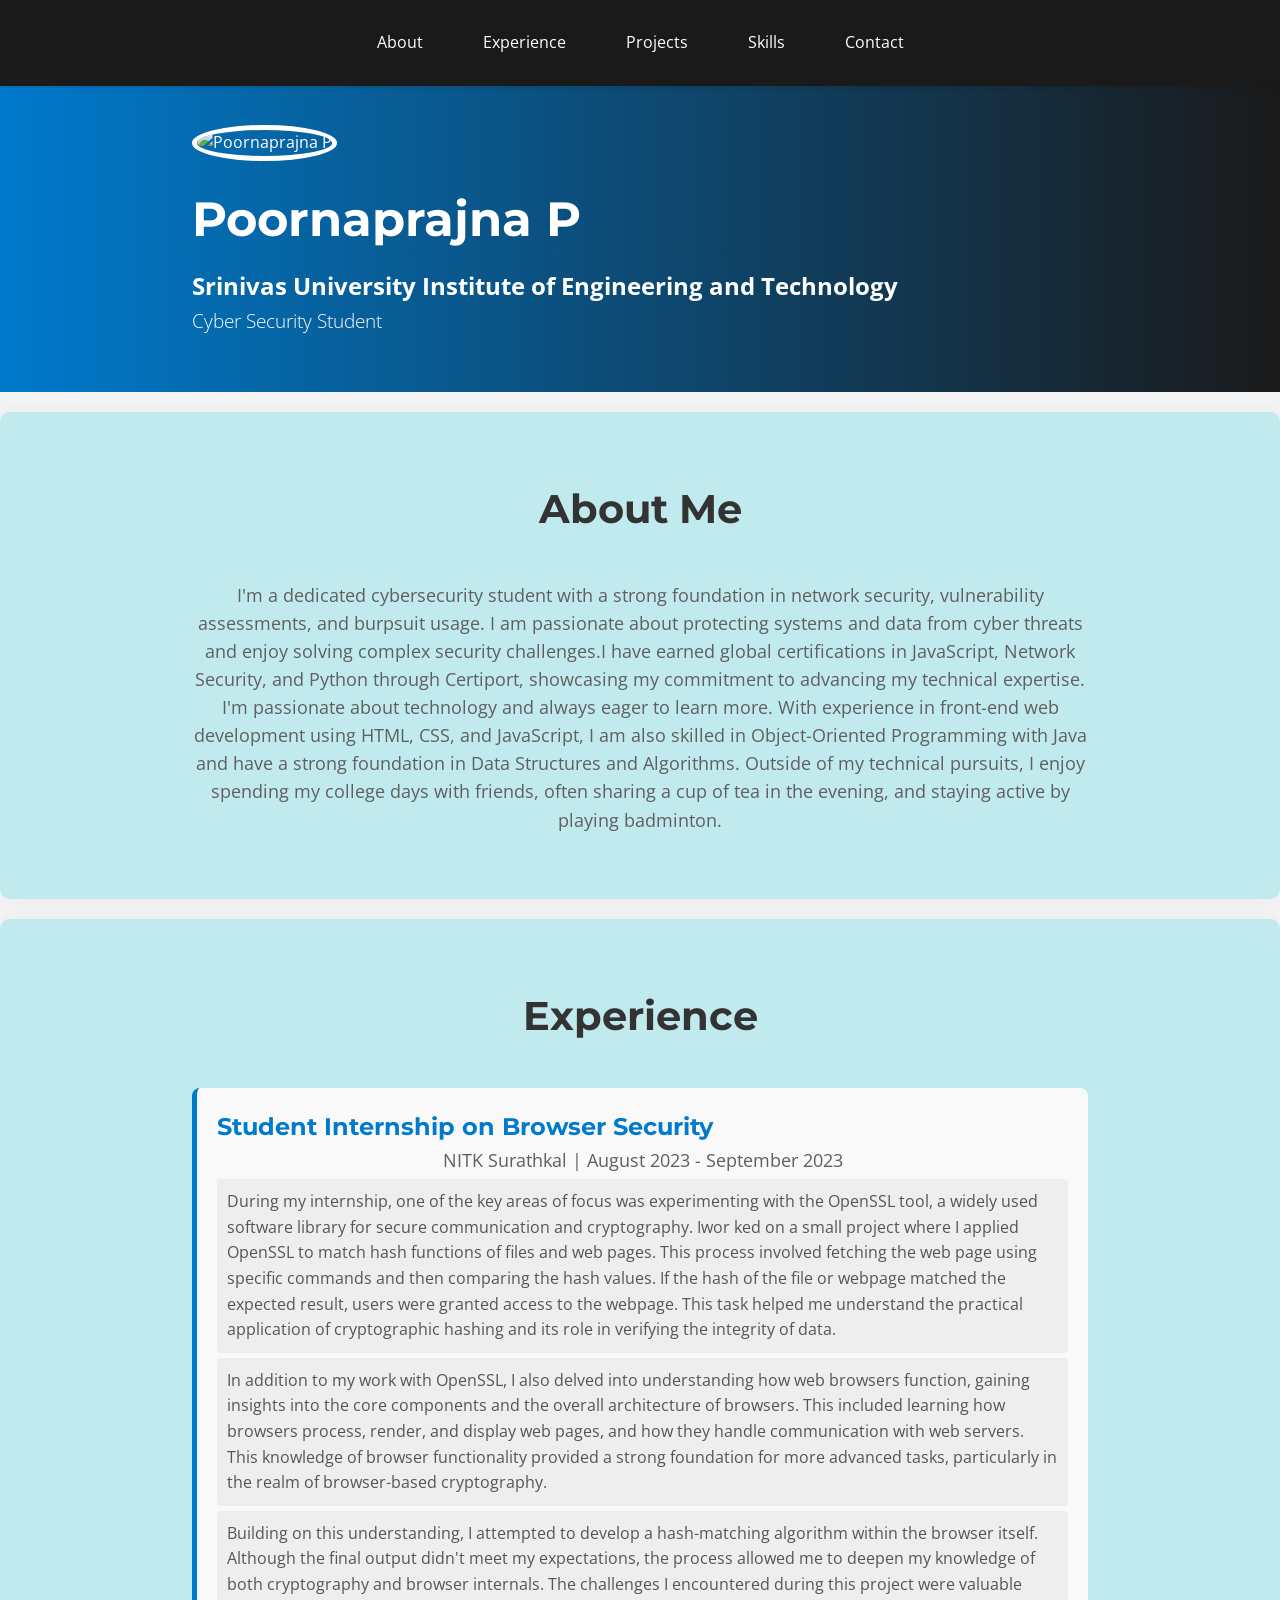
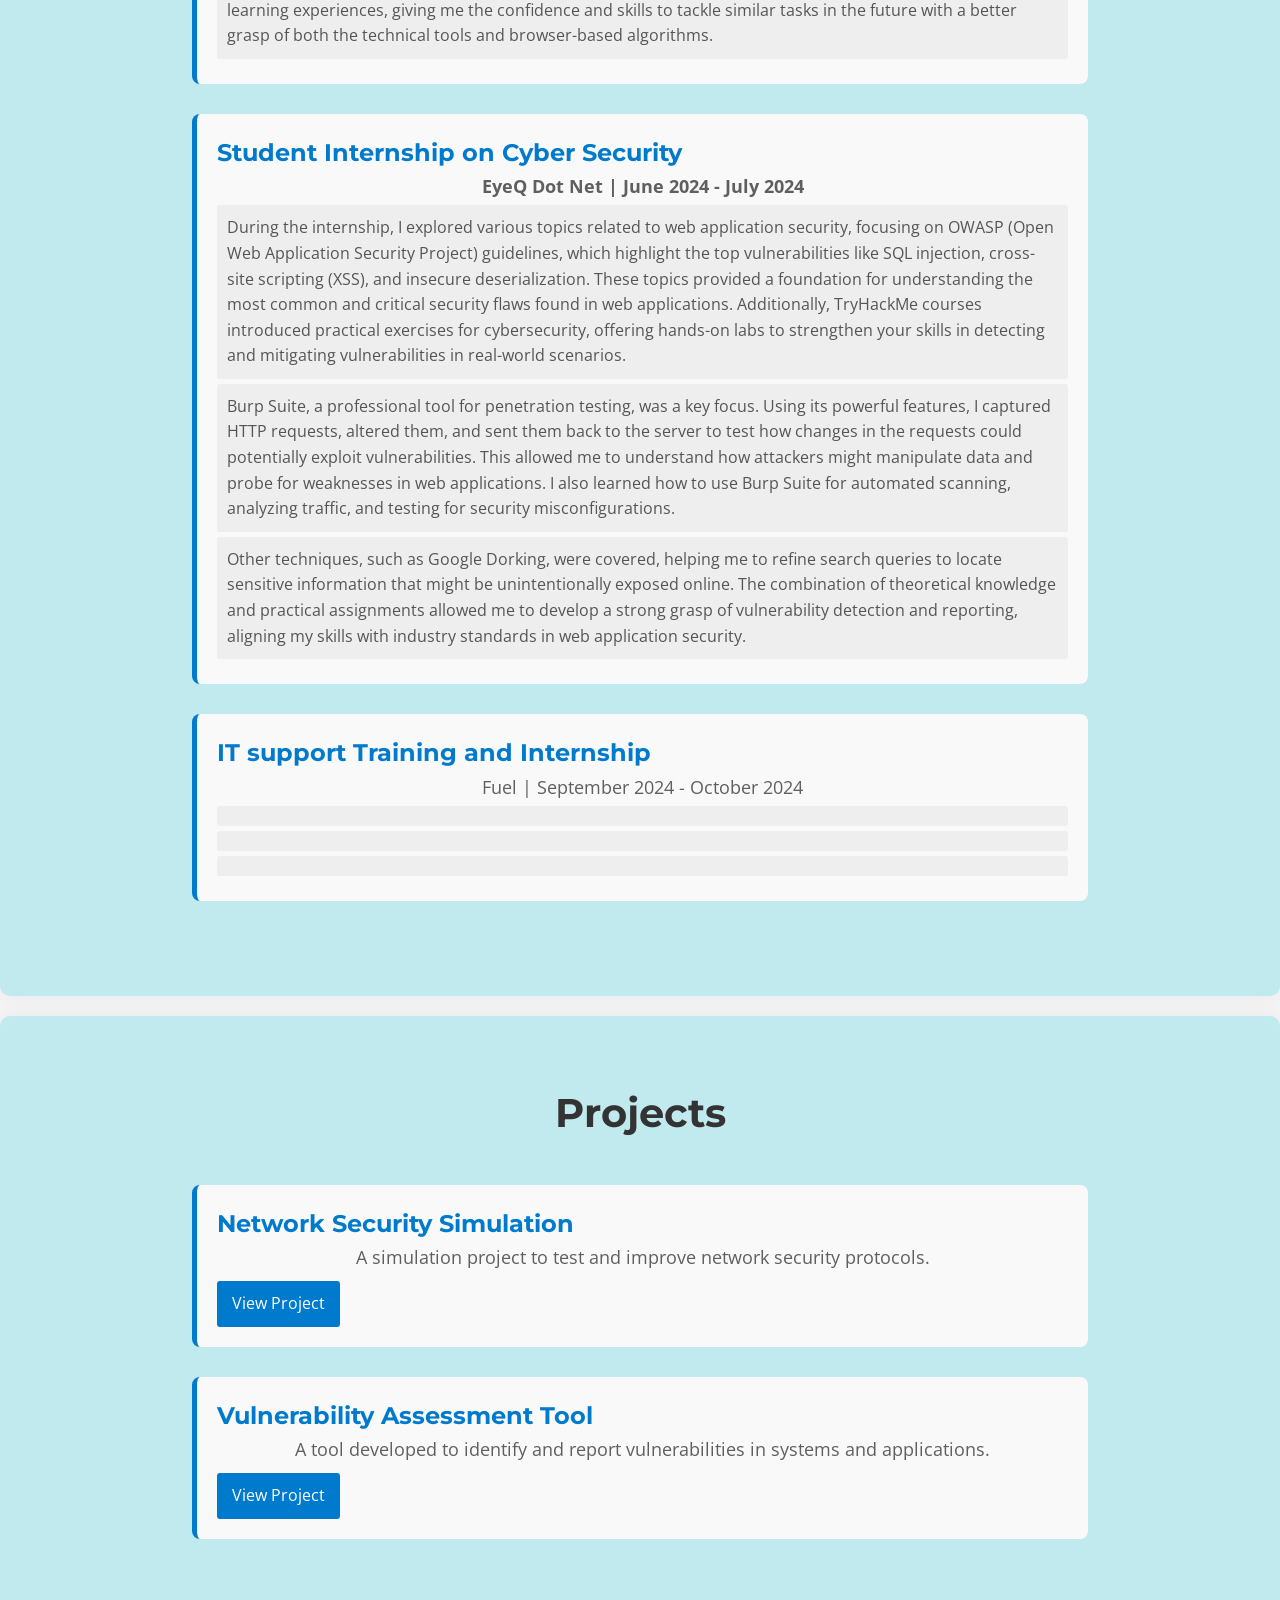
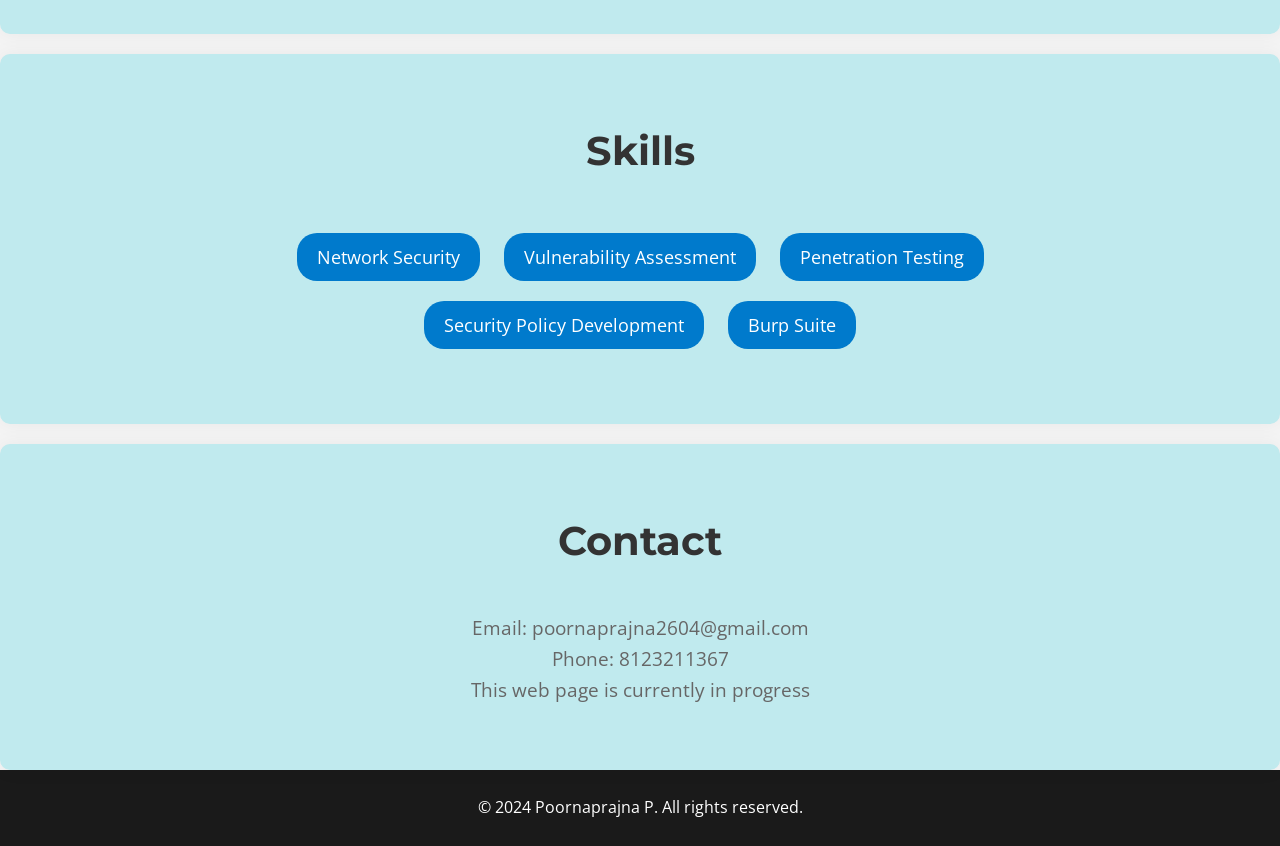
==== index.html @ be61e0cc "Update index.html" ====
<!DOCTYPE html>
<html lang="en">
<head>
    <meta charset="UTF-8">
    <meta name="viewport" content="width=device-width, initial-scale=1.0">
    <title>My Portfolio Resume</title>
    <link rel="stylesheet" href="styles.css">
    <link href="https://fonts.googleapis.com/css2?family=Montserrat:wght@400;600&family=Open+Sans:wght@400;700&display=swap" rel="stylesheet">
</head>
<body>
    <nav>
        <div class="container">
            <a href="#about">About</a>
            <a href="#experience">Experience</a>
            <a href="#projects">Projects</a>
            <a href="#skills">Skills</a>
            <a href="#contact">Contact</a>
        </div>
    </nav>
    <header>
        <div class="container">
            <img src="your-photo.png" alt="Poornaprajna P" class="profile-photo">
            <div class="header-text">
                <h1>Poornaprajna P</h1>
                <h2>Srinivas University Institute of Engineering and Technology</h2>
                <p>Cyber Security Student</p>
            </div>
        </div>
    </header>
    <section id="about" class="about">
        <div class="container">
            <h2>About Me</h2>
            <p>I'm a dedicated cybersecurity student with a strong foundation in network security, vulnerability assessments, and burpsuit usage. I am passionate about protecting systems and data from cyber threats and enjoy solving complex security challenges.I have earned global certifications in JavaScript, Network Security, and Python through Certiport, showcasing my commitment to advancing my technical expertise. I'm passionate about technology and always eager to learn more. With experience in front-end web development using HTML, CSS, and JavaScript, I am also skilled in Object-Oriented Programming with Java and have a strong foundation in Data Structures and Algorithms. Outside of my technical pursuits, I enjoy spending my college days with friends, often sharing a cup of tea in the evening, and staying active by playing badminton.</p>
        </div>
    </section>
    <section id="experience" class="experience">
        <div class="container">
            <h2>Experience</h2>
            <div class="job">
                <h3>Student Internship on Browser Security</h3>
                <p>NITK Surathkal | August 2023 - September 2023</p>
                <ul>
                    <li>During my internship, one of the key areas of focus was experimenting with the OpenSSL tool, a widely used software library for secure communication and cryptography. Iwor ked on a small project where I applied OpenSSL to match hash functions of files and web pages. This process involved fetching the web page using specific commands and then comparing the hash values. If the hash of the file or webpage matched the expected result, users were granted access to the webpage. This task helped me understand the practical application of cryptographic hashing and its role in verifying the integrity of data.</li>
                    <li>In addition to my  work with OpenSSL, I also delved into understanding how web browsers function, gaining insights into the core components and the overall architecture of browsers. This included learning how browsers process, render, and display web pages, and how they handle communication with web servers. This knowledge of browser functionality provided a strong foundation for more advanced tasks, particularly in the realm of browser-based cryptography.</li>
                    <li>Building on this understanding, I attempted to develop a hash-matching algorithm within the browser itself. Although the final output didn't meet my expectations, the process allowed me to deepen my knowledge of both cryptography and browser internals. The challenges I encountered during this project were valuable learning experiences, giving me the confidence and skills to tackle similar tasks in the future with a better grasp of both the technical tools and browser-based algorithms.</li>
                </ul>
            </div>
            <div class="job">
                <h3>Student Internship on Cyber Security</h3>
                <p><b>EyeQ Dot Net | June 2024 - July 2024</b></p>
                <ul>
                    <li>During the internship, I explored various topics related to web application security, focusing on OWASP (Open Web Application Security Project) guidelines, which highlight the top vulnerabilities like SQL injection, cross-site scripting (XSS), and insecure deserialization. These topics provided a foundation for understanding the most common and critical security flaws found in web applications. Additionally, TryHackMe courses introduced practical exercises for cybersecurity, offering hands-on labs to strengthen your skills in detecting and mitigating vulnerabilities in real-world scenarios.</li>
                    <li>Burp Suite, a professional tool for penetration testing, was a key focus. Using its powerful features, I captured HTTP requests, altered them, and sent them back to the server to test how changes in the requests could potentially exploit vulnerabilities. This allowed me to understand how attackers might manipulate data and probe for weaknesses in web applications. I also learned how to use Burp Suite for automated scanning, analyzing traffic, and testing for security misconfigurations.</li>
                    <li>Other techniques, such as Google Dorking, were covered, helping me to refine search queries to locate sensitive information that might be unintentionally exposed online. The combination of theoretical knowledge and practical assignments allowed me to develop a strong grasp of vulnerability detection and reporting, aligning my skills with industry standards in web application security.</li>
                </ul>
            </div>
            <div class="job">
                <h3>IT support Training and Internship</h3>
                <p>Fuel | September 2024 - October 2024</p>
                <ul>
                    <li></li>
                    <li></li>
                    <li></li>
                </ul>
            </div>
        </div>
    </section>
    <section id="projects" class="projects">
        <div class="container">
            <h2>Projects</h2>
            <div class="project">
                <h3>Network Security Simulation</h3>
                <p>A simulation project to test and improve network security protocols.</p>
                <a href="#">View Project</a>
            </div>
            <div class="project">
                <h3>Vulnerability Assessment Tool</h3>
                <p>A tool developed to identify and report vulnerabilities in systems and applications.</p>
                <a href="#">View Project</a>
            </div>
        </div>
    </section>
    <section id="skills" class="skills">
        <div class="container">
            <h2>Skills</h2>
            <ul>
                <li>Network Security</li>
                <li>Vulnerability Assessment</li>
                <li>Penetration Testing</li>
                <li>Security Policy Development</li>
                <li>Burp Suite</li>
            </ul>
        </div>
    </section>
    <section id="contact" class="contact">
        <div class="container">
            <h2>Contact</h2>
            <p>Email: poornaprajna2604@gmail.com</p>
            <p>Phone: 8123211367</p>
            <p>This web page is currently in progress</p>
        </div>
    </section>
    <footer>
        <div class="container">
            <p>&copy; 2024 Poornaprajna P. All rights reserved.</p>
        </div>
    </footer>

    <script src="scripts.js"></script>
</body>
</html>
---- styles.css ----
/* Reset default browser styles */
body, h1, h2, h3, p, ul, li {
    margin: 0;
    padding: 0;
}

body {
    font-family: 'Open Sans', sans-serif;
    line-height: 1.6;
    background-color: #f4f4f4;
    color: #333;
    scroll-behavior: smooth;
}

.container {
    width: 70%;
    margin: auto;
    overflow: hidden;
    padding: 5px;
}

nav {
    background: #1a1a1a;
    color: #fff;
    padding: 15px 0;
    text-align: center;
    position: fixed;
    width: 100%;
    top: 0;
    left: 0;
    z-index: 1000;
    box-shadow: 0 2px 4px rgba(0, 0, 0, 0.1);
}

nav .container {
    display: flex;
    justify-content: center;
    gap: 20px;
}

nav a {
    color: #fff;
    text-decoration: none;
    padding: 10px 20px;
    border-radius: 4px;
    transition: background 0.3s ease;
}

nav a:hover {
    background: #007acc;
}

header {
    background: linear-gradient(to right, #007acc, #1a1a1a);
    color: #ffffff;
    padding: 40px 0;
    text-align: left;
    margin-top: 80px;
}

.profile-photo {
    border-radius: 50%;
    width: 280px;
    height: 280px;
    margin-bottom: 20px;
    object-fit: cover;
    border: 5px solid #fff;
}

header h1 {
    font-family: 'Montserrat', sans-serif;
    font-size: 3em;
    margin-bottom: 10px;
}

header p {
    font-size: 1.2em;
    margin-bottom: 10px;
    font-weight: 300;
}

section {
    padding: 60px 0;
    margin-top: 20px;
    background: #c0eaee;
    border-radius: 10px;
    box-shadow: 0 0 20px rgba(0, 0, 0, 0.05);
}

section h2 {
    font-family: 'Montserrat', sans-serif;
    text-align: center;
    margin-bottom: 40px;
    font-size: 2.5em;
    color: #333;
}

.about p,
.job p,
.project p,
.contact p {
    text-align: center;
    font-size: 1.1em;
    color: #605f5f;
}

.job,
.project {
    background: #f9f9f9;
    margin-bottom: 30px;
    padding: 20px;
    border-radius: 8px;
    border-left: 5px solid #007acc;
}

.job h3,
.project h3 {
    font-family: 'Montserrat', sans-serif;
    margin-top: 0;
    color: #007acc;
    font-size: 1.5em;
}

.job ul {
    list-style: none;
    padding: 0;
}

.job ul li {
    background: #eee;
    margin: 5px 0;
    padding: 10px;
    border-radius: 3px;
    font-size: 1em;
    color: #555;
}

.project a {
    display: inline-block;
    margin-top: 10px;
    padding: 10px 15px;
    background: #007acc;
    color: #fff;
    text-decoration: none;
    border-radius: 3px;
    transition: background 0.3s ease;
}

.project a:hover {
    background: #005999;
}

.skills ul {
    list-style-type: none;
    padding: 0;
    text-align: center;
}

.skills li {
    display: inline-block;
    margin: 10px;
    padding: 10px 20px;
    background-color: #007acc;
    color: #fff;
    border-radius: 20px;
    font-size: 1.1em;
    cursor: pointer;
    transition: background-color 0.3s ease;
}

.skills li:hover {
    background-color: #005999;
}

.contact p {
    font-size: 1.2em;
    text-align: center;
    color: #666;
}

footer {
    background: #1a1a1a;
    color: #fff;
    text-align: center;
    padding: 20px 0;
}

/* Scroll-to-top button */
.scroll-to-top {
    position: fixed;
    bottom: 40px;
    right: 40px;
    display: none;
    background: #007acc;
    color: #fff;
    border: none;
    padding: 10px 15px;
    border-radius: 50%;
    font-size: 20px;
    cursor: pointer;
    box-shadow: 0 2px 5px rgba(0, 0, 0, 0.2);
    transition: background 0.3s ease;
}

.scroll-to-top:hover {
    background: #005999;
}

/* Section reveal animations */
.section-hidden {
    opacity: 0;
    transform: translateY(20px);
    transition: opacity 0.6s ease-out, transform 0.6s ease-out;
}

.section-visible {
    opacity: 1;
    transform: translateY(0);
}
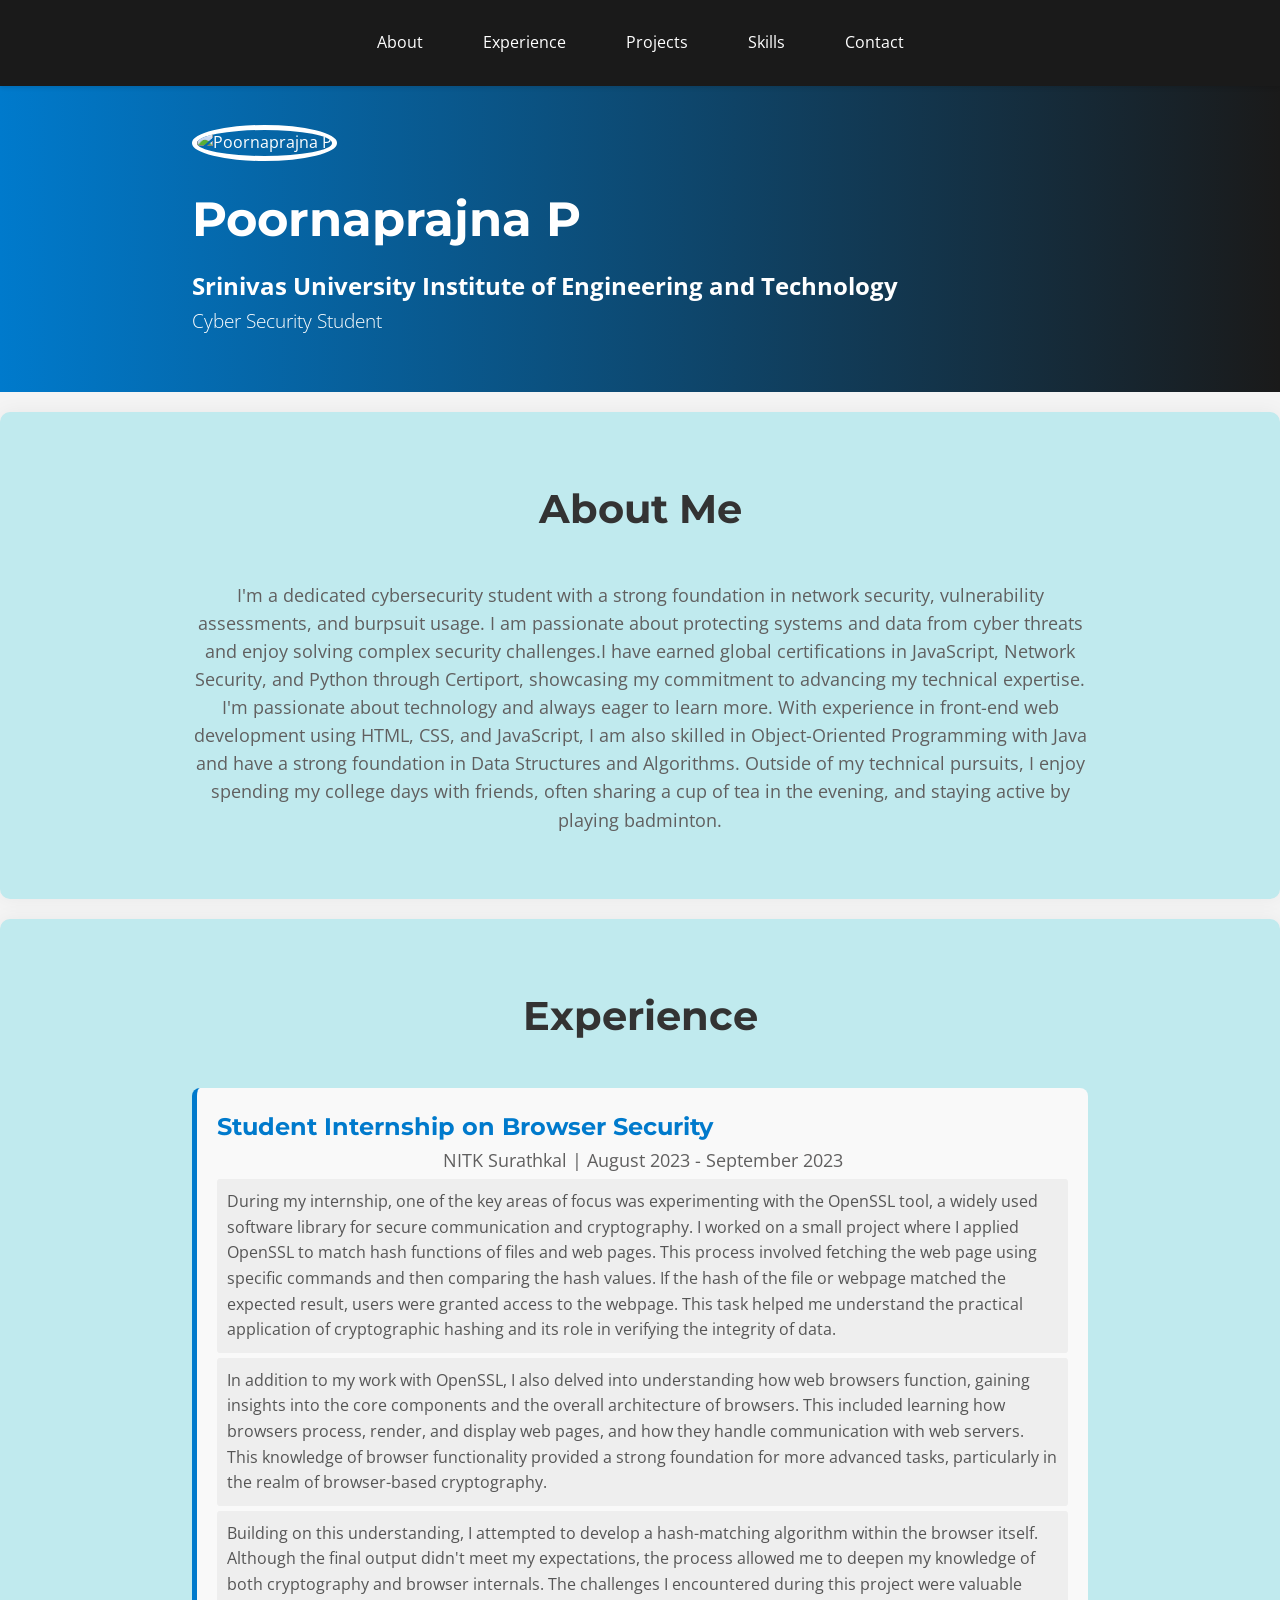
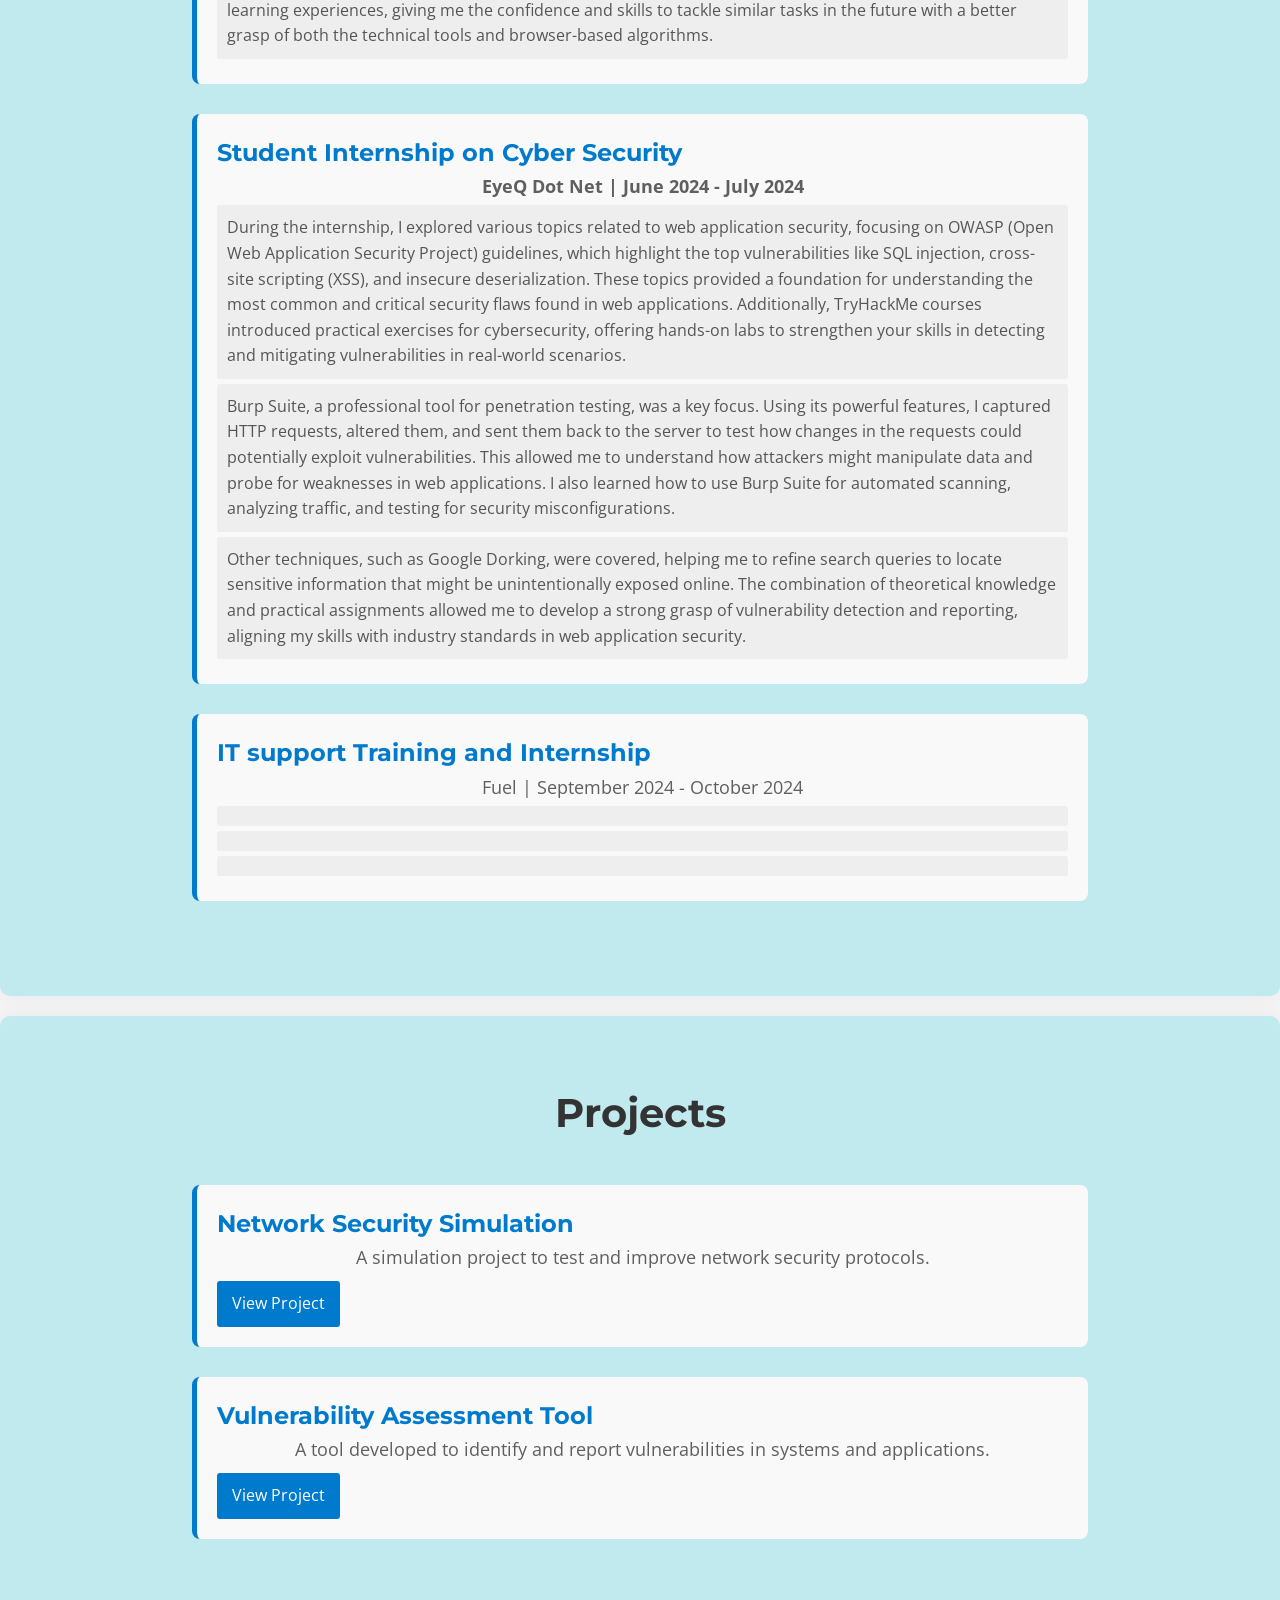
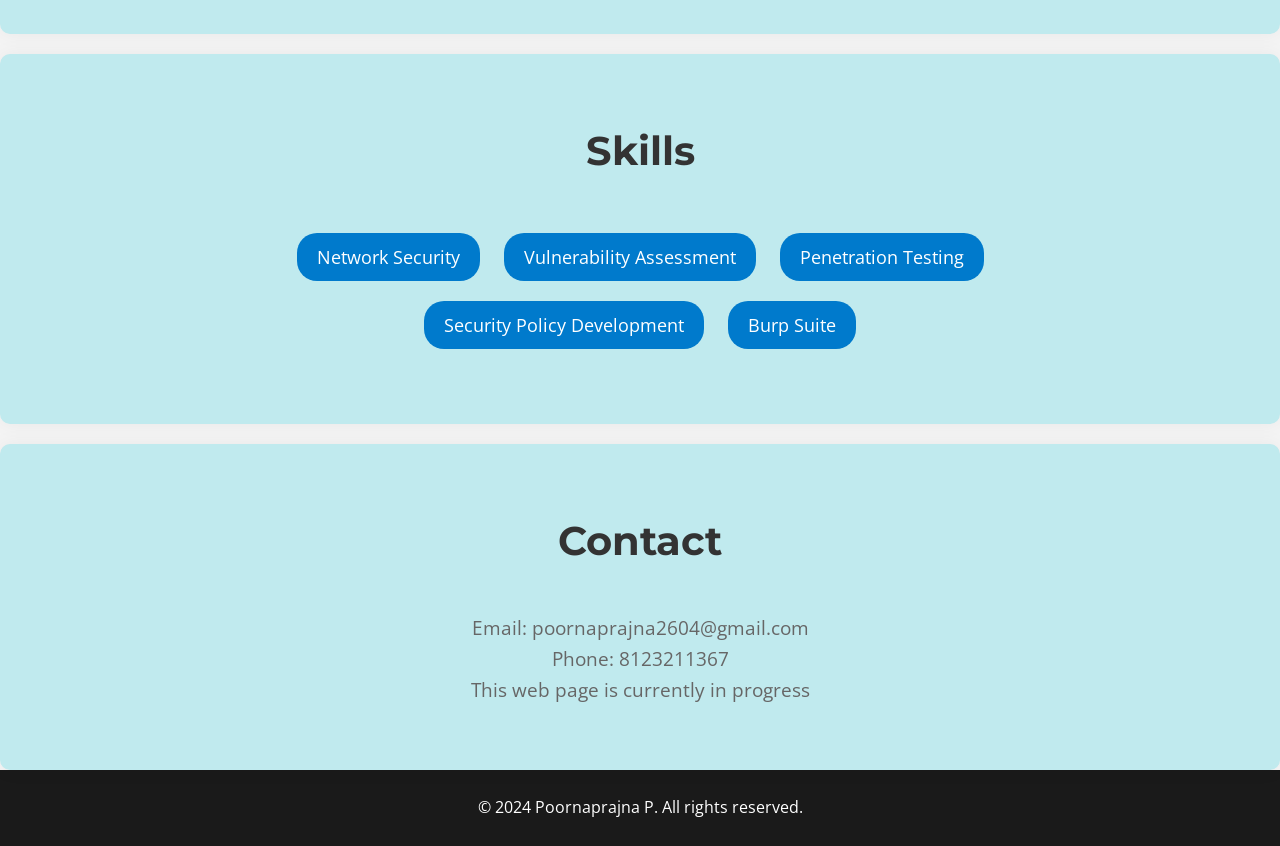
==== commit 3483eee2: "Update index.html" ====
--- a/index.html
+++ b/index.html
@@ -40,7 +40,7 @@
                 <h3>Student Internship on Browser Security</h3>
                 <p>NITK Surathkal | August 2023 - September 2023</p>
                 <ul>
-                    <li>During my internship, one of the key areas of focus was experimenting with the OpenSSL tool, a widely used software library for secure communication and cryptography. Iwor ked on a small project where I applied OpenSSL to match hash functions of files and web pages. This process involved fetching the web page using specific commands and then comparing the hash values. If the hash of the file or webpage matched the expected result, users were granted access to the webpage. This task helped me understand the practical application of cryptographic hashing and its role in verifying the integrity of data.</li>
+                    <li>During my internship, one of the key areas of focus was experimenting with the OpenSSL tool, a widely used software library for secure communication and cryptography. I worked on a small project where I applied OpenSSL to match hash functions of files and web pages. This process involved fetching the web page using specific commands and then comparing the hash values. If the hash of the file or webpage matched the expected result, users were granted access to the webpage. This task helped me understand the practical application of cryptographic hashing and its role in verifying the integrity of data.</li>
                     <li>In addition to my  work with OpenSSL, I also delved into understanding how web browsers function, gaining insights into the core components and the overall architecture of browsers. This included learning how browsers process, render, and display web pages, and how they handle communication with web servers. This knowledge of browser functionality provided a strong foundation for more advanced tasks, particularly in the realm of browser-based cryptography.</li>
                     <li>Building on this understanding, I attempted to develop a hash-matching algorithm within the browser itself. Although the final output didn't meet my expectations, the process allowed me to deepen my knowledge of both cryptography and browser internals. The challenges I encountered during this project were valuable learning experiences, giving me the confidence and skills to tackle similar tasks in the future with a better grasp of both the technical tools and browser-based algorithms.</li>
                 </ul>
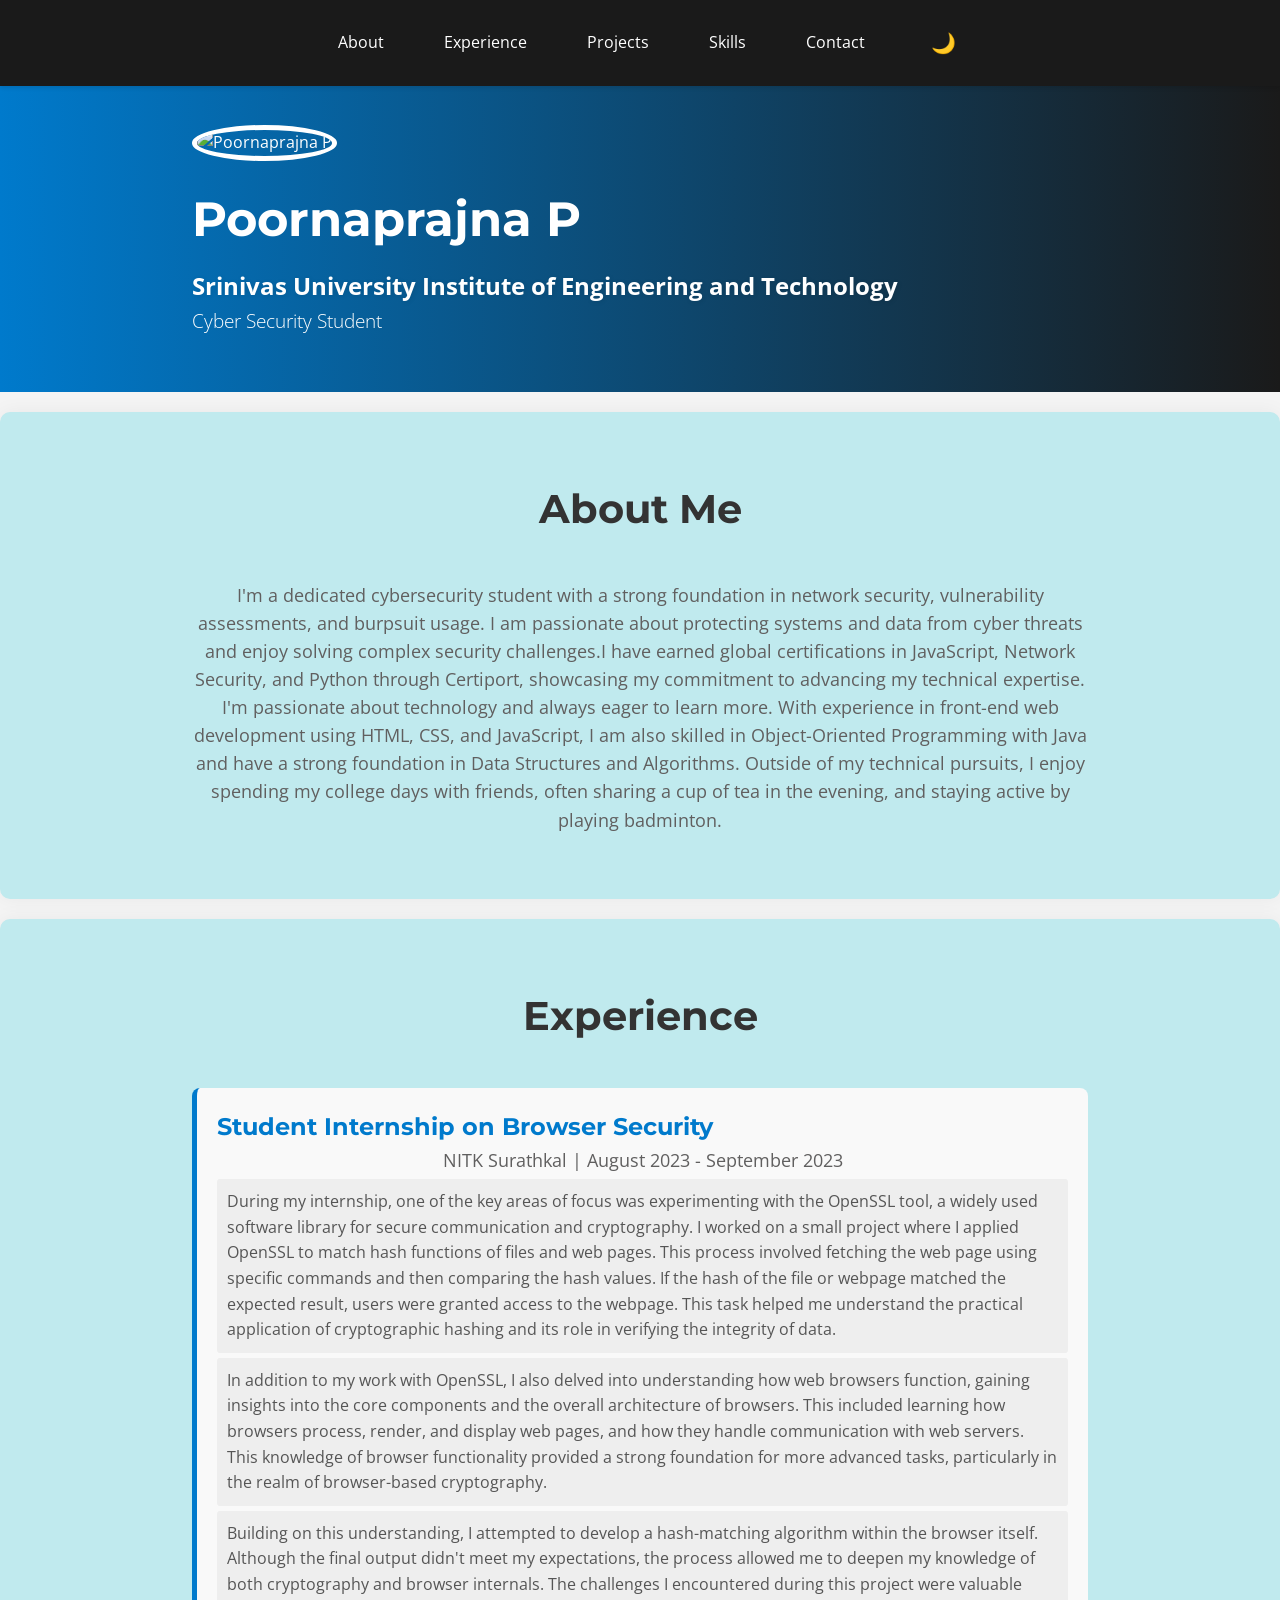
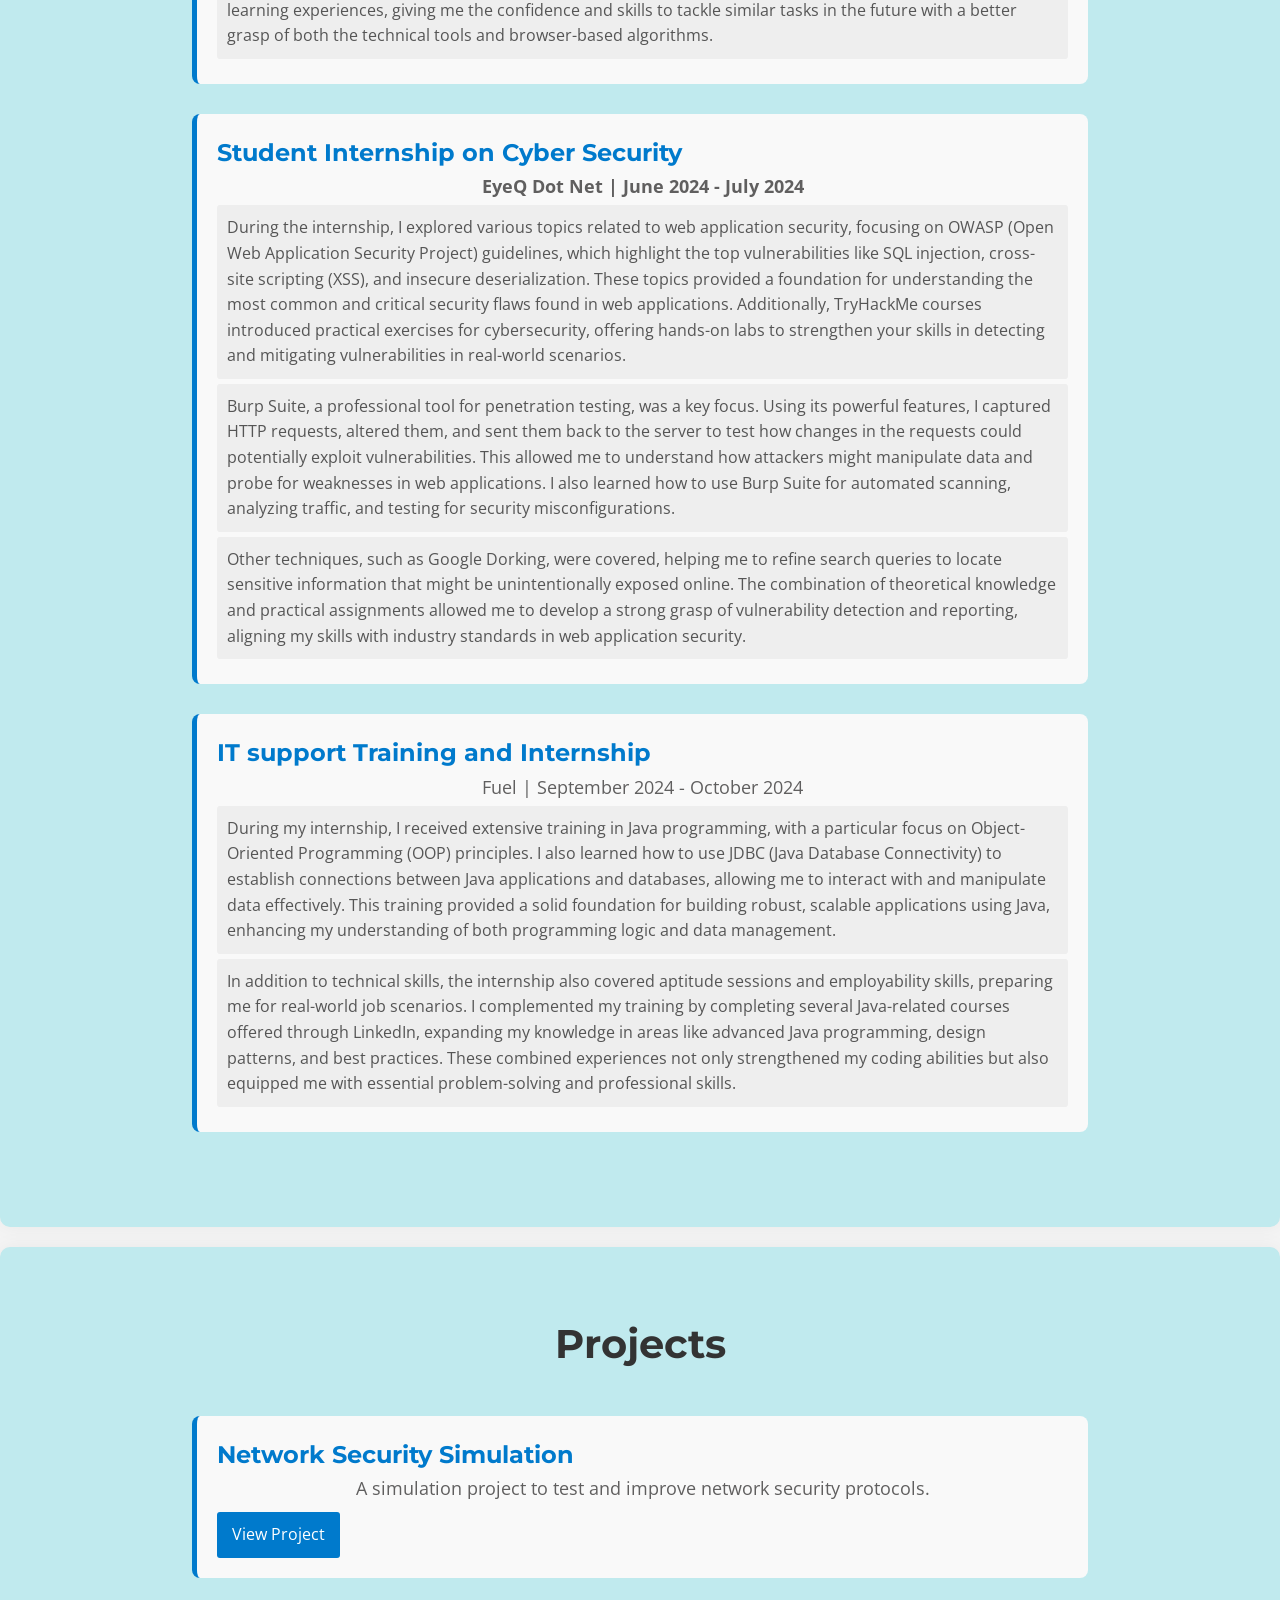
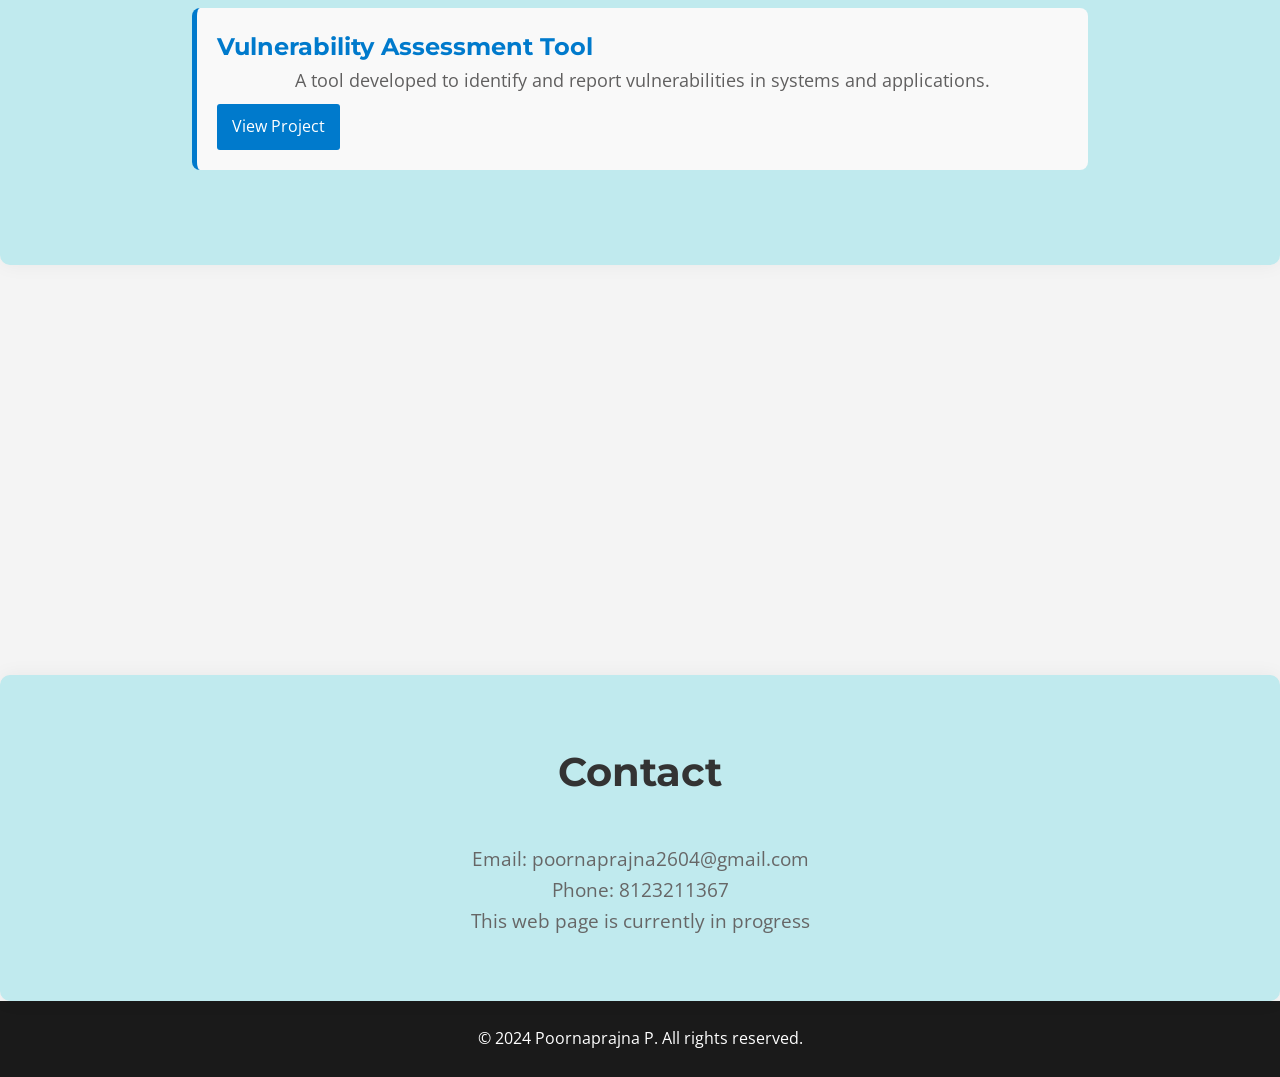
==== commit 9a4bdea3: "Add files via upload" ====
--- a/index.html
+++ b/index.html
@@ -15,6 +15,7 @@
             <a href="#projects">Projects</a>
             <a href="#skills">Skills</a>
             <a href="#contact">Contact</a>
+            <button id="darkModeToggle">🌙</button>
         </div>
     </nav>
     <header>
@@ -58,9 +59,8 @@
                 <h3>IT support Training and Internship</h3>
                 <p>Fuel | September 2024 - October 2024</p>
                 <ul>
-                    <li></li>
-                    <li></li>
-                    <li></li>
+                    <li>During my internship, I received extensive training in Java programming, with a particular focus on Object-Oriented Programming (OOP) principles. I also learned how to use JDBC (Java Database Connectivity) to establish connections between Java applications and databases, allowing me to interact with and manipulate data effectively. This training provided a solid foundation for building robust, scalable applications using Java, enhancing my understanding of both programming logic and data management.</li>
+                    <li>In addition to technical skills, the internship also covered aptitude sessions and employability skills, preparing me for real-world job scenarios. I complemented my training by completing several Java-related courses offered through LinkedIn, expanding my knowledge in areas like advanced Java programming, design patterns, and best practices. These combined experiences not only strengthened my coding abilities but also equipped me with essential problem-solving and professional skills.</li>
                 </ul>
             </div>
         </div>
@@ -105,7 +105,6 @@
             <p>&copy; 2024 Poornaprajna P. All rights reserved.</p>
         </div>
     </footer>
-
     <script src="scripts.js"></script>
 </body>
 </html>
--- a/styles.css
+++ b/styles.css
@@ -217,3 +217,89 @@
     opacity: 1;
     transform: translateY(0);
 }
+
+/* Dark Mode */
+body.dark-mode {
+    background-color: #121212;
+    color: #e0e0e0;
+}
+
+body.dark-mode nav {
+    background: #222;
+}
+
+body.dark-mode section {
+    background: #1e1e1e;
+    color: #e0e0e0;
+}
+
+body.dark-mode .job, 
+body.dark-mode .project {
+    background: #2a2a2a;
+    border-left-color: #0099ff;
+}
+
+body.dark-mode .skills li {
+    background-color: #0099ff;
+}
+
+body.dark-mode footer {
+    background: #222;
+}
+
+#darkModeToggle {
+    background: none;
+    border: none;
+    color: #fff;
+    font-size: 20px;
+    cursor: pointer;
+    margin-left: 20px;
+}
+
+/* Hover effect for profile photo */
+.profile-photo {
+    transition: transform 0.3s ease, box-shadow 0.3s ease;
+}
+
+.profile-photo:hover {
+    transform: scale(1.05);
+    box-shadow: 0 4px 15px rgba(0,0,0,0.2);
+}
+
+/* Header h2 shadow */
+header h2 {
+    text-shadow: 1px 1px 5px rgba(0,0,0,0.1);
+}
+
+/* Smooth scroll-to-top appearance */
+.scroll-to-top {
+    opacity: 0;
+    visibility: hidden;
+    transition: opacity 0.3s ease, visibility 0.3s ease;
+}
+
+.scroll-to-top.show {
+    opacity: 1;
+    visibility: visible;
+}
+
+/* Responsive tweaks */
+@media (max-width: 768px) {
+    .container {
+        width: 90%;
+    }
+
+    nav .container {
+        flex-wrap: wrap;
+        gap: 10px;
+    }
+
+    header h1 {
+        font-size: 2.2em;
+    }
+
+    .profile-photo {
+        width: 180px;
+        height: 180px;
+    }
+}
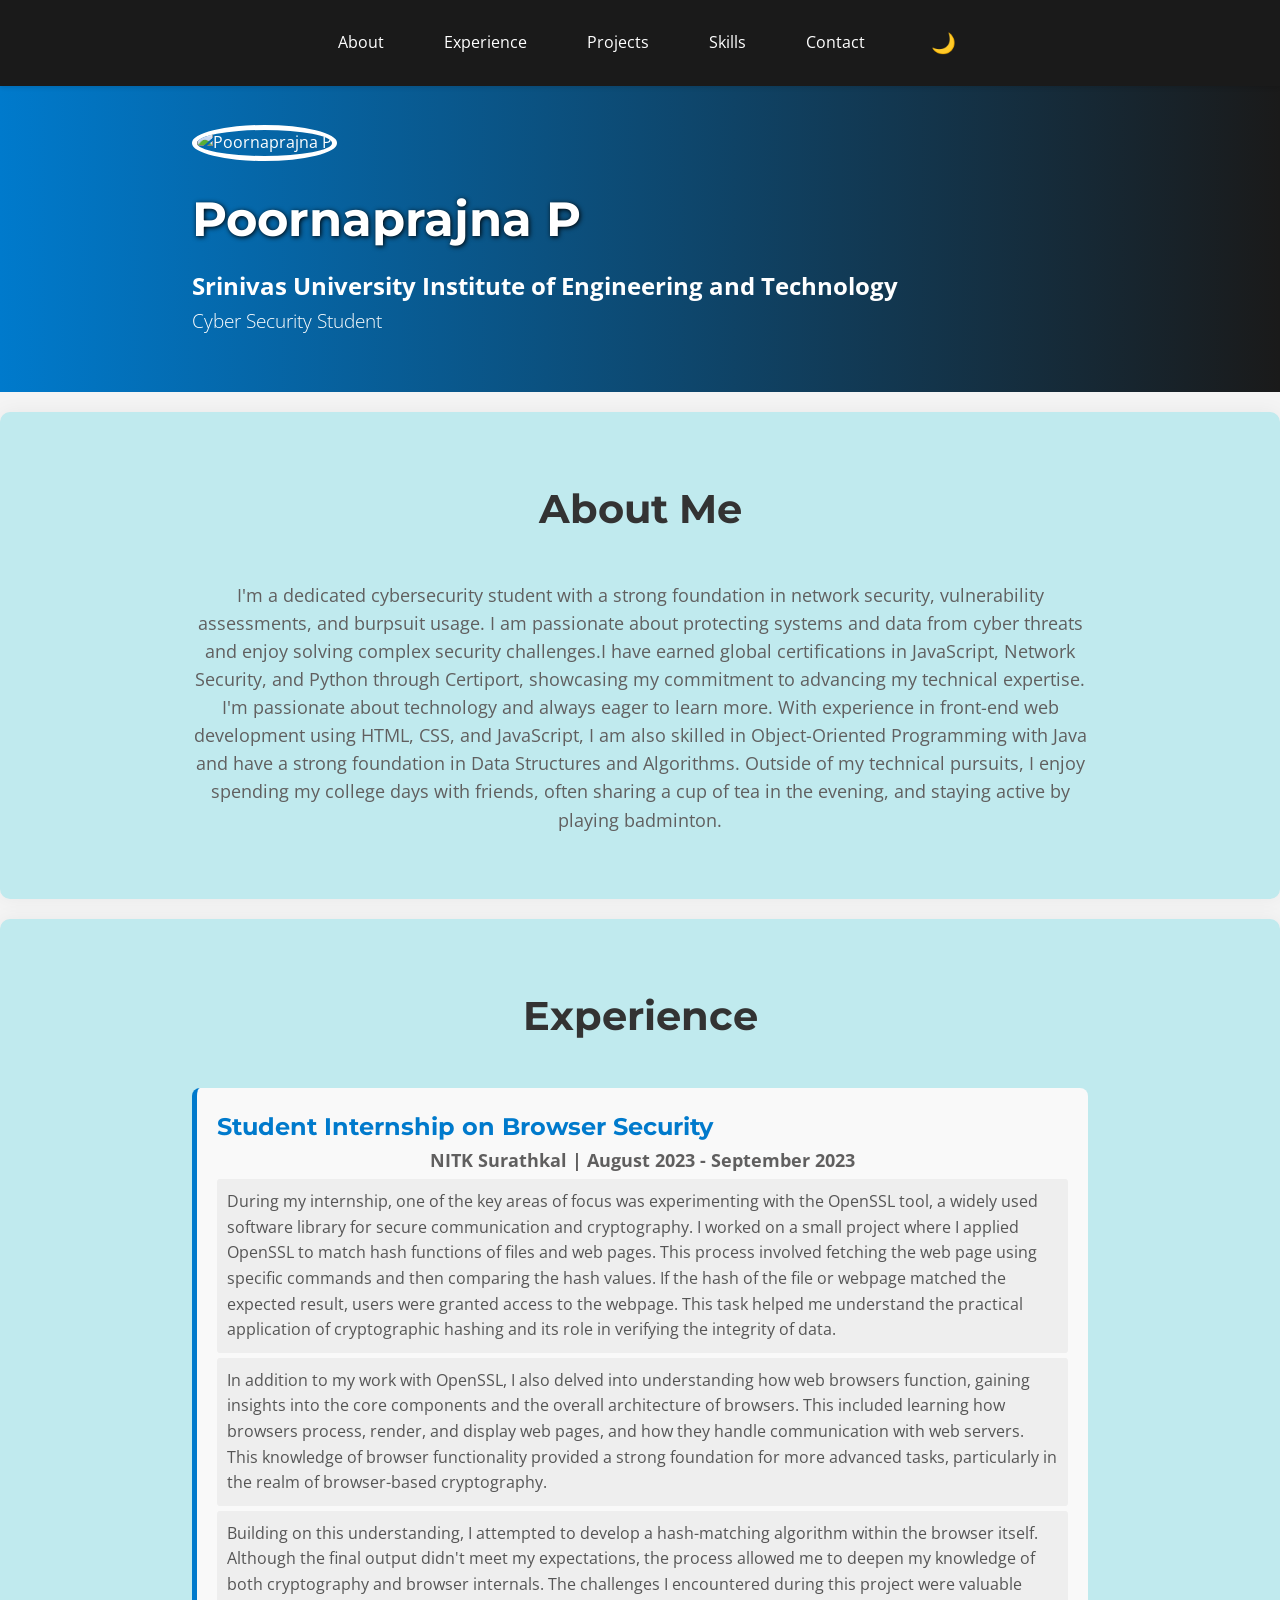
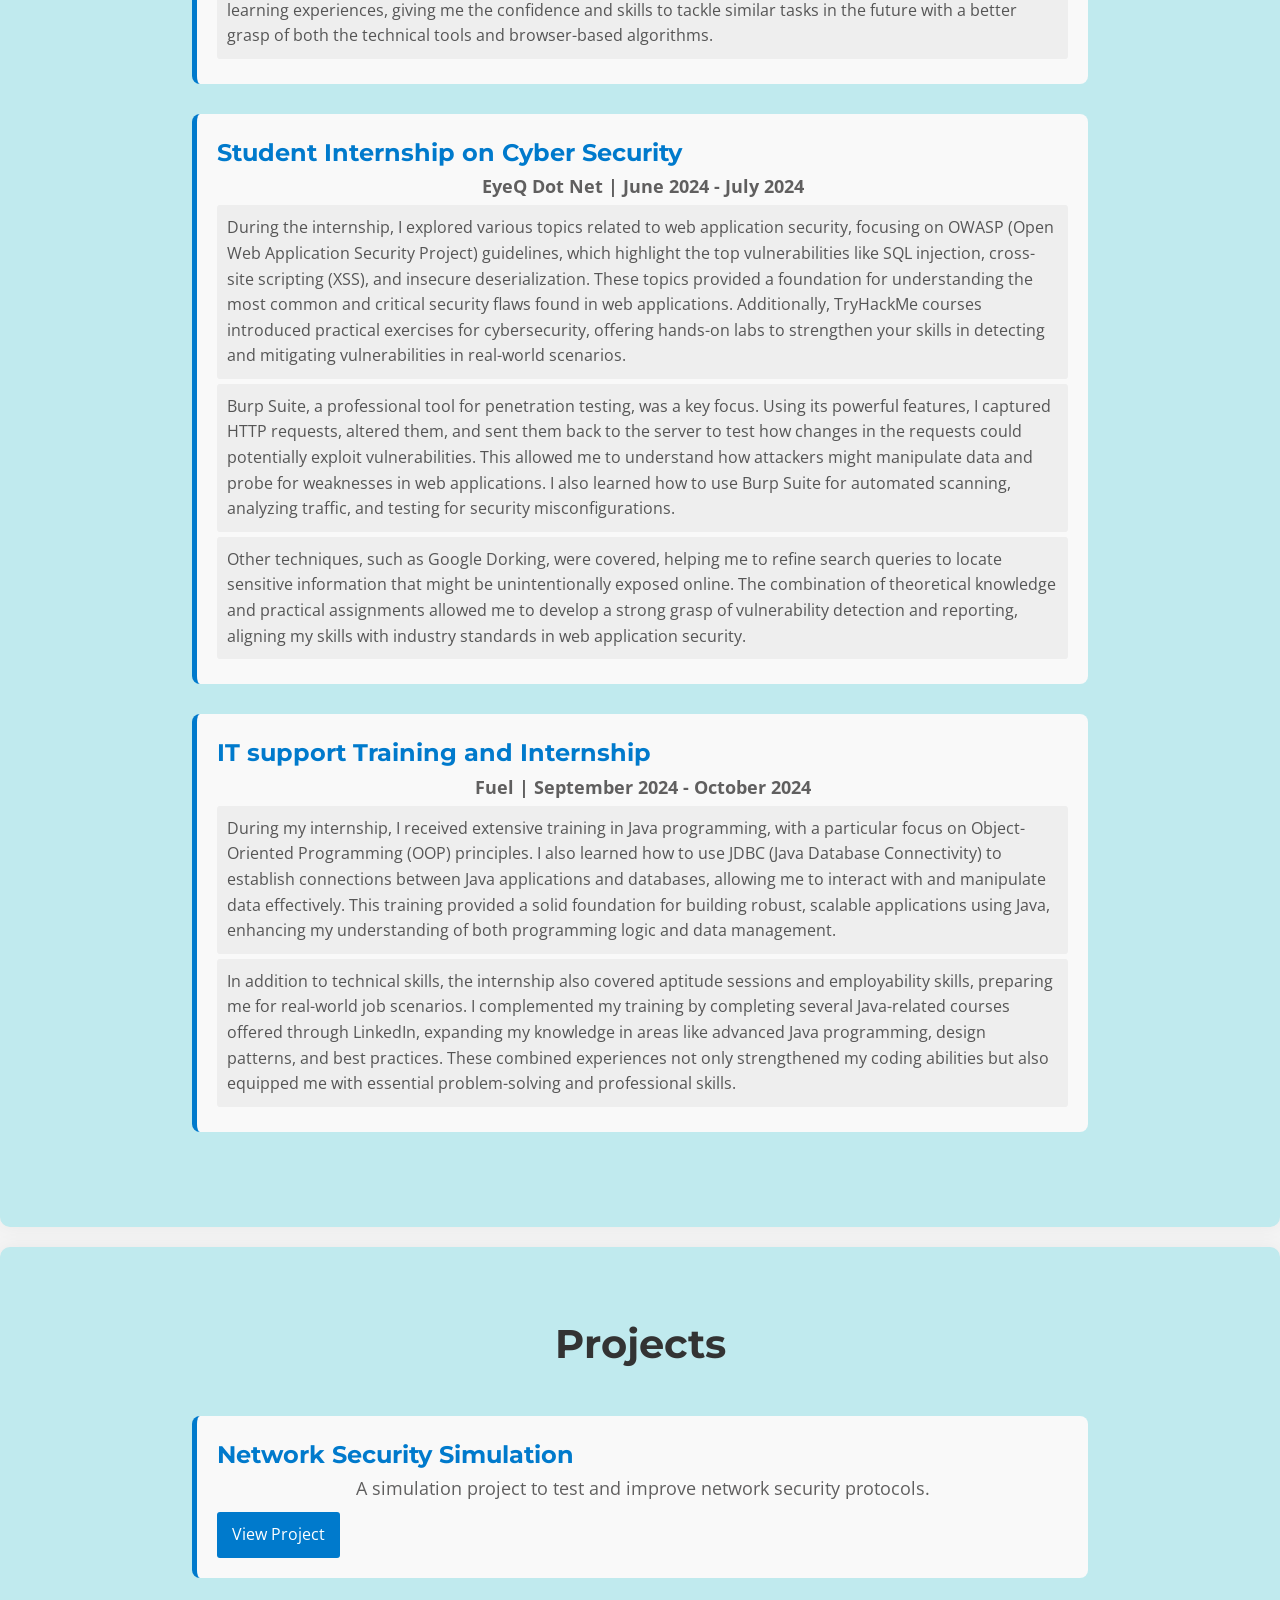
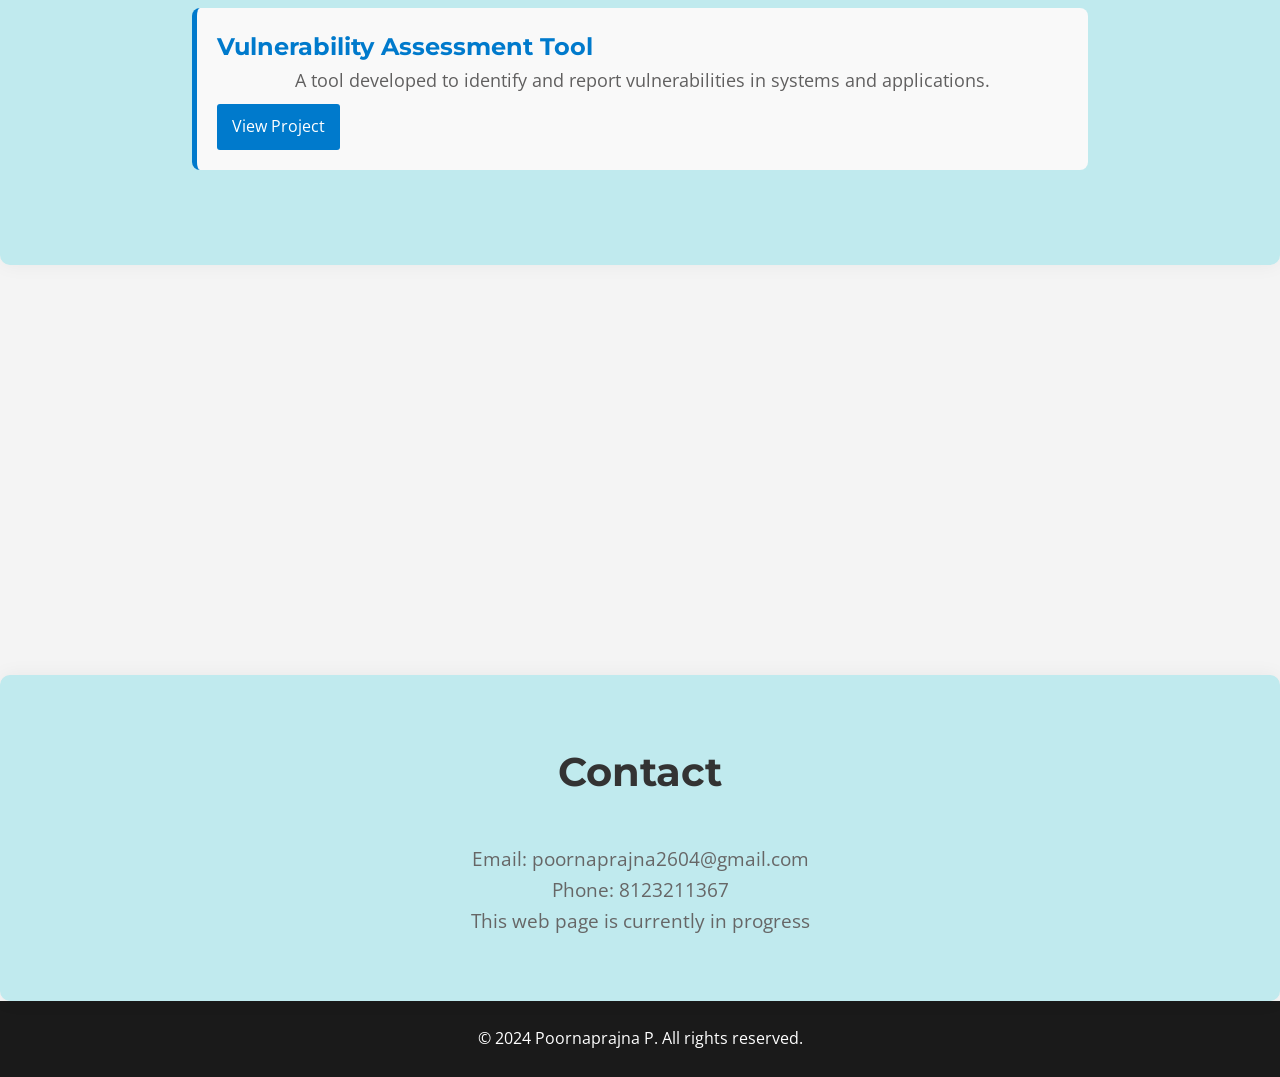
==== commit a987277d: "Add files via upload" ====
--- a/index.html
+++ b/index.html
@@ -39,7 +39,7 @@
             <h2>Experience</h2>
             <div class="job">
                 <h3>Student Internship on Browser Security</h3>
-                <p>NITK Surathkal | August 2023 - September 2023</p>
+                <p><b>NITK Surathkal | August 2023 - September 2023</b></p>
                 <ul>
                     <li>During my internship, one of the key areas of focus was experimenting with the OpenSSL tool, a widely used software library for secure communication and cryptography. I worked on a small project where I applied OpenSSL to match hash functions of files and web pages. This process involved fetching the web page using specific commands and then comparing the hash values. If the hash of the file or webpage matched the expected result, users were granted access to the webpage. This task helped me understand the practical application of cryptographic hashing and its role in verifying the integrity of data.</li>
                     <li>In addition to my  work with OpenSSL, I also delved into understanding how web browsers function, gaining insights into the core components and the overall architecture of browsers. This included learning how browsers process, render, and display web pages, and how they handle communication with web servers. This knowledge of browser functionality provided a strong foundation for more advanced tasks, particularly in the realm of browser-based cryptography.</li>
@@ -57,7 +57,7 @@
             </div>
             <div class="job">
                 <h3>IT support Training and Internship</h3>
-                <p>Fuel | September 2024 - October 2024</p>
+                <p><b>Fuel | September 2024 - October 2024</b></p>
                 <ul>
                     <li>During my internship, I received extensive training in Java programming, with a particular focus on Object-Oriented Programming (OOP) principles. I also learned how to use JDBC (Java Database Connectivity) to establish connections between Java applications and databases, allowing me to interact with and manipulate data effectively. This training provided a solid foundation for building robust, scalable applications using Java, enhancing my understanding of both programming logic and data management.</li>
                     <li>In addition to technical skills, the internship also covered aptitude sessions and employability skills, preparing me for real-world job scenarios. I complemented my training by completing several Java-related courses offered through LinkedIn, expanding my knowledge in areas like advanced Java programming, design patterns, and best practices. These combined experiences not only strengthened my coding abilities but also equipped me with essential problem-solving and professional skills.</li>
--- a/styles.css
+++ b/styles.css
@@ -230,7 +230,7 @@
 
 body.dark-mode section {
     background: #1e1e1e;
-    color: #e0e0e0;
+    color: #f8f8f8;
 }
 
 body.dark-mode .job, 
@@ -239,6 +239,10 @@
     border-left-color: #0099ff;
 }
 
+body.dark-mode .job li {
+    background-color: #222;
+}
+
 body.dark-mode .skills li {
     background-color: #0099ff;
 }
@@ -250,7 +254,7 @@
 #darkModeToggle {
     background: none;
     border: none;
-    color: #fff;
+    color: #f8f8f8;
     font-size: 20px;
     cursor: pointer;
     margin-left: 20px;
@@ -266,10 +270,11 @@
     box-shadow: 0 4px 15px rgba(0,0,0,0.2);
 }
 
-/* Header h2 shadow */
-header h2 {
-    text-shadow: 1px 1px 5px rgba(0,0,0,0.1);
-}
+/* Header h1 shadow */
+header h1 {
+    text-shadow: 1px 1px 5px rgb(0, 0, 0);
+}
+
 
 /* Smooth scroll-to-top appearance */
 .scroll-to-top {
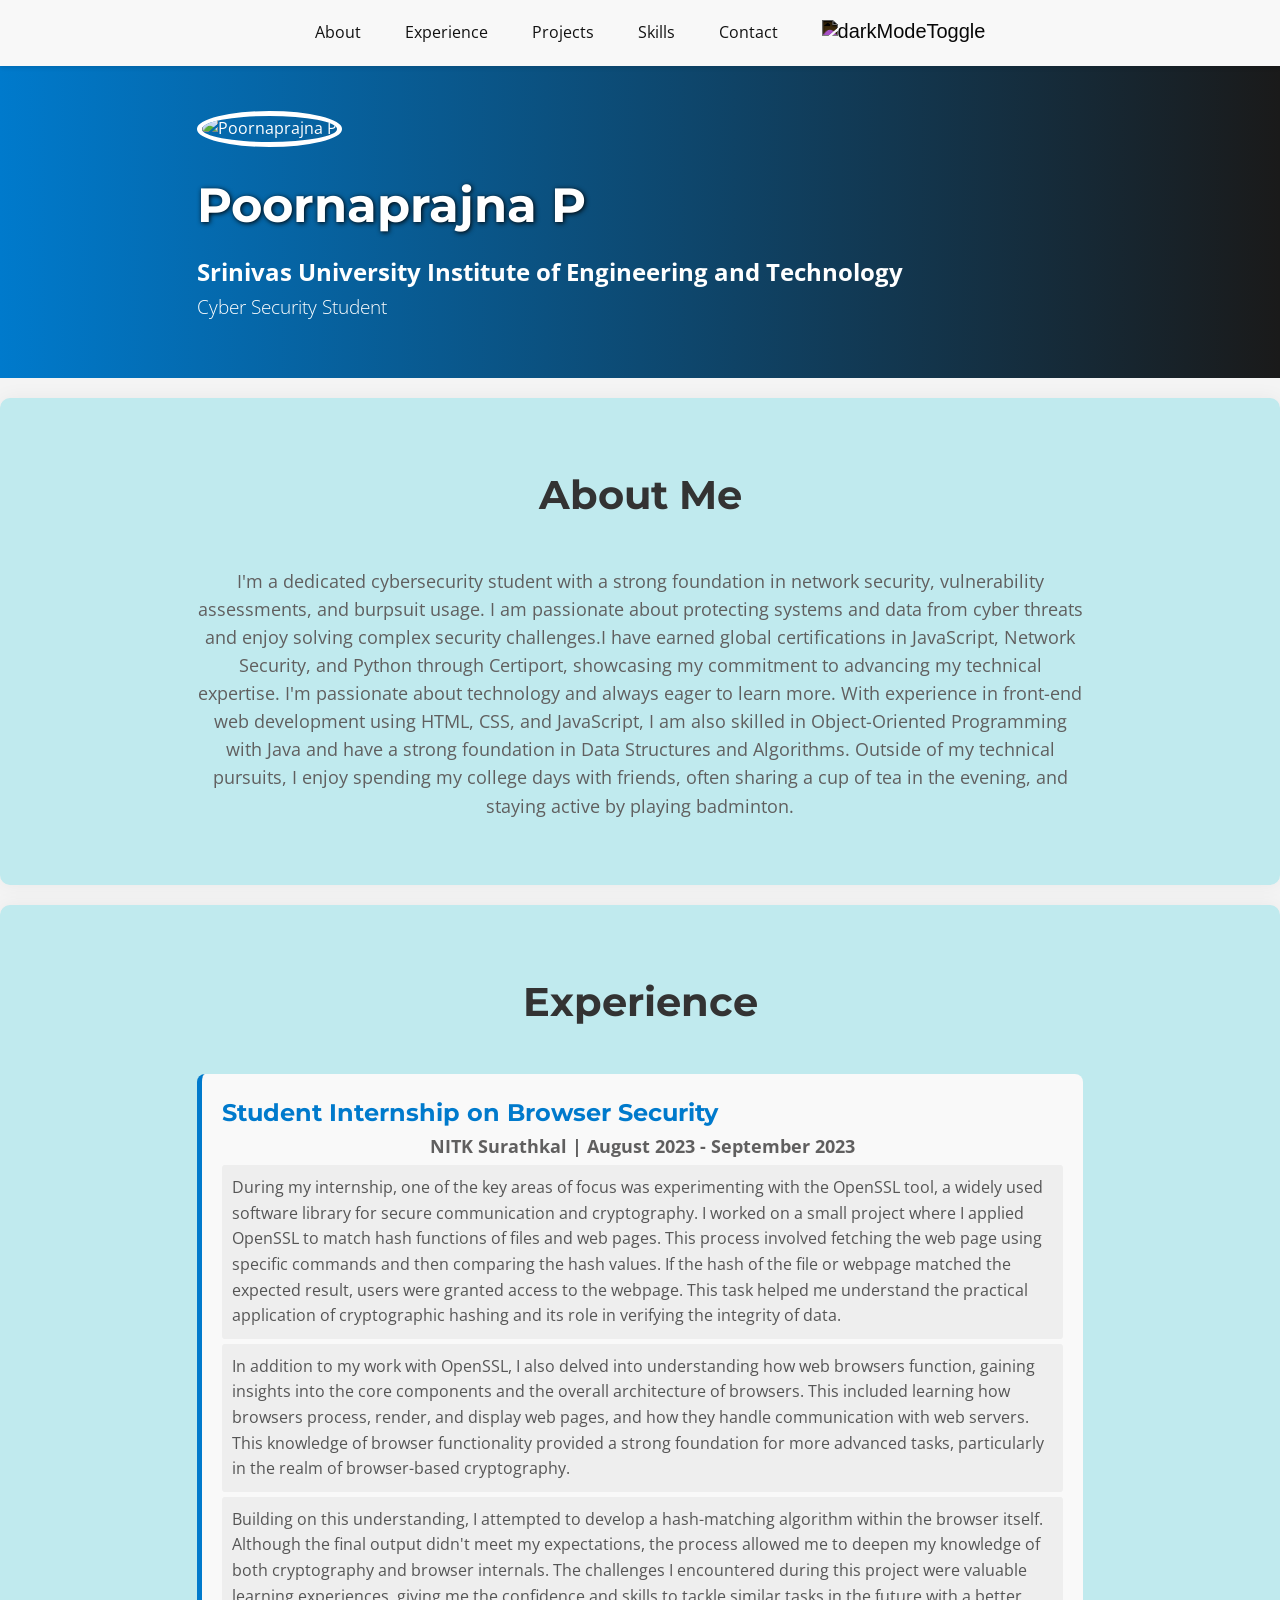
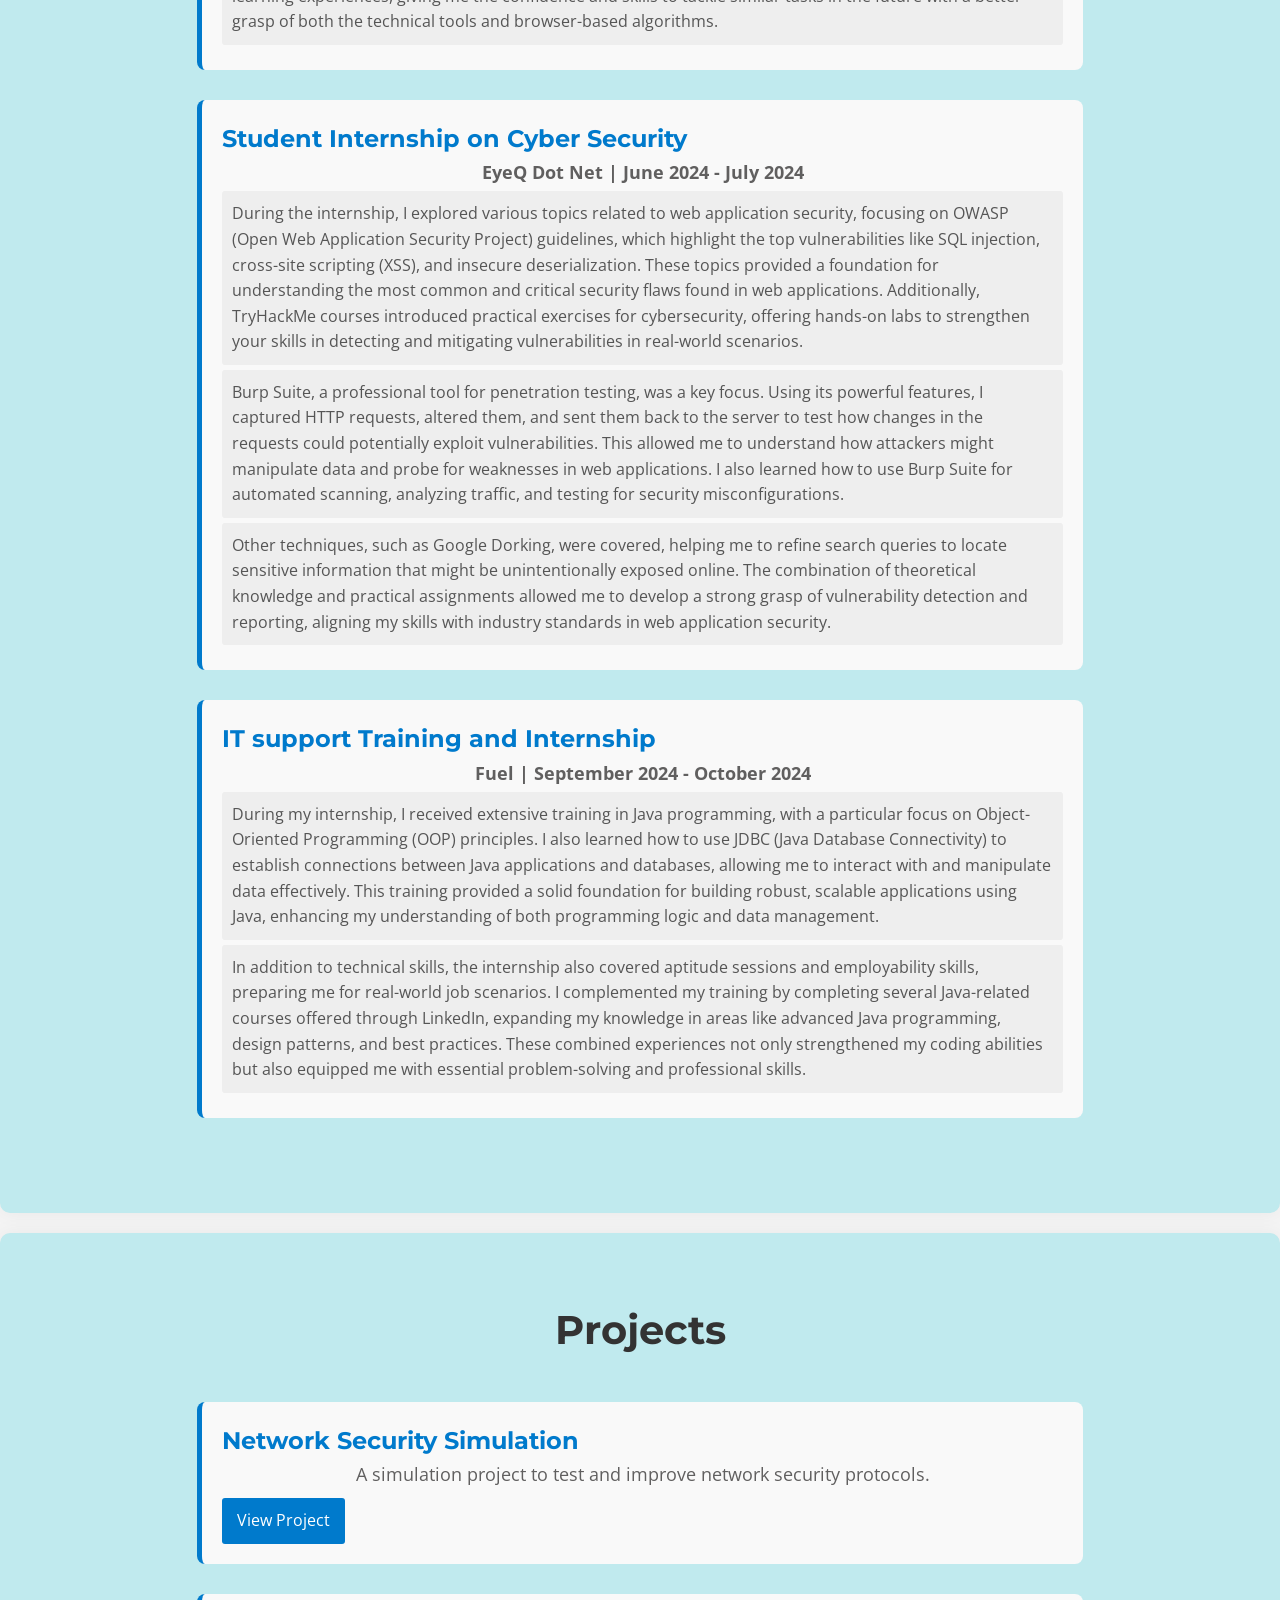
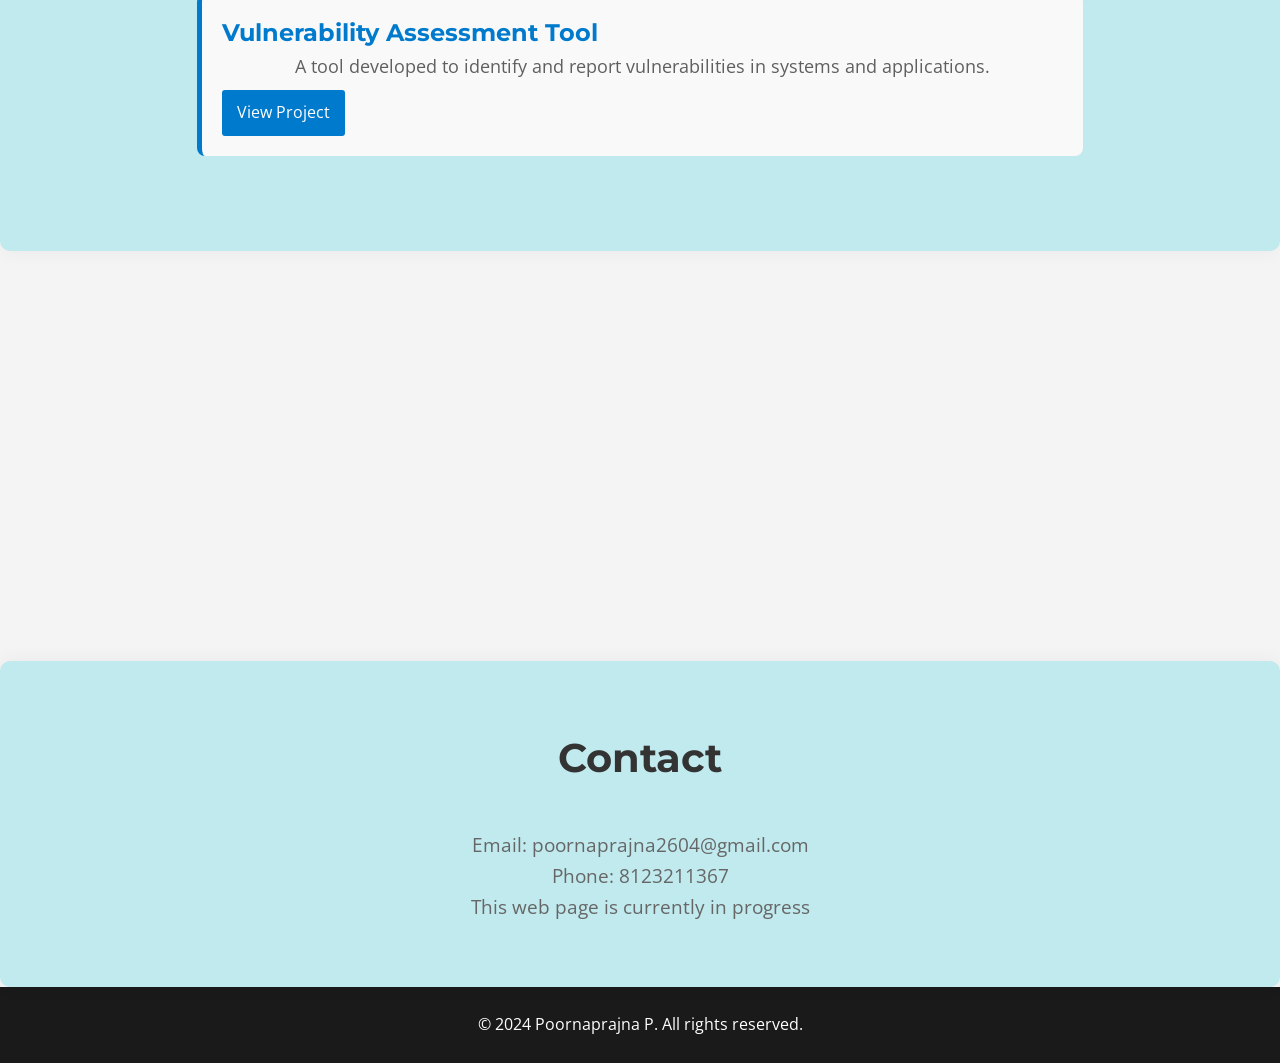
==== commit e08ef26c: "Changes in Responsive Navbar styles" ====
--- a/index.html
+++ b/index.html
@@ -6,19 +6,23 @@
     <title>My Portfolio Resume</title>
     <link rel="stylesheet" href="styles.css">
     <link href="https://fonts.googleapis.com/css2?family=Montserrat:wght@400;600&family=Open+Sans:wght@400;700&display=swap" rel="stylesheet">
+    <!-- <link rel="icon" href="/Poorna2604.github.io/your-photo.png"> -->
 </head>
 <body>
-    <nav>
+    <nav id="navbar">
         <div class="container">
-            <a href="#about">About</a>
-            <a href="#experience">Experience</a>
-            <a href="#projects">Projects</a>
-            <a href="#skills">Skills</a>
-            <a href="#contact">Contact</a>
-            <button id="darkModeToggle">🌙</button>
+            <button class="menu-btn" id="menuBtn"><img src="/Poorna2604.github.io/menu.svg" alt="menu"></button>
+            <div class="links" id="links">
+                <a href="#about">About</a>
+                <a href="#experience">Experience</a>
+                <a href="#projects">Projects</a>
+                <a href="#skills">Skills</a>
+                <a href="#contact">Contact</a>
+                <button id="darkModeToggle"><img src="/Poorna2604.github.io/dark_mode.svg" alt="darkModeToggle"></button>
+            </div>
         </div>
     </nav>
-    <header>
+    <header id="header">
         <div class="container">
             <img src="your-photo.png" alt="Poornaprajna P" class="profile-photo">
             <div class="header-text">
@@ -105,6 +109,7 @@
             <p>&copy; 2024 Poornaprajna P. All rights reserved.</p>
         </div>
     </footer>
+
     <script src="scripts.js"></script>
 </body>
 </html>
--- a/styles.css
+++ b/styles.css
@@ -1,7 +1,9 @@
 /* Reset default browser styles */
-body, h1, h2, h3, p, ul, li {
+
+* {
     margin: 0;
     padding: 0;
+    box-sizing: border-box;
 }
 
 body {
@@ -20,8 +22,9 @@
 }
 
 nav {
-    background: #1a1a1a;
-    color: #fff;
+    height: fit-content;
+    background: #f8f8f8;
+    color: #121212;
     padding: 15px 0;
     text-align: center;
     position: fixed;
@@ -33,13 +36,16 @@
 }
 
 nav .container {
+    margin: 0;
+    width: 100%;
     display: flex;
+    flex-direction: row;
     justify-content: center;
     gap: 20px;
 }
 
 nav a {
-    color: #fff;
+    color: #121212;
     text-decoration: none;
     padding: 10px 20px;
     border-radius: 4px;
@@ -48,10 +54,26 @@
 
 nav a:hover {
     background: #007acc;
+    color: #f9f9f9;
+}
+
+nav .menu-btn {
+    cursor: pointer;
+    padding-inline: 2rem;
+    text-align: right;
+    display: none;
+    background-color: transparent;
+    border: 0;
+    outline: 0;
+    filter: invert(1);
+}
+
+#darkModeToggle img {
+    filter: invert(1);
 }
 
 header {
-    background: linear-gradient(to right, #007acc, #1a1a1a);
+    background: #1a1a1a linear-gradient(to right, #007acc, #1a1a1a);
     color: #ffffff;
     padding: 40px 0;
     text-align: left;
@@ -221,11 +243,22 @@
 /* Dark Mode */
 body.dark-mode {
     background-color: #121212;
-    color: #e0e0e0;
+    /* color: #e0e0e0; */
 }
 
 body.dark-mode nav {
+    color: #f8f8f8;
     background: #222;
+}
+body.dark-mode nav a {
+    color: #f8f8f8;
+    /* background: #222; */
+}
+body.dark-mode nav #menuBtn img {
+    filter: invert(1);
+}
+body.dark-mode nav #darkModeToggle img {
+    filter: invert(0);
 }
 
 body.dark-mode section {
@@ -233,7 +266,11 @@
     color: #f8f8f8;
 }
 
-body.dark-mode .job, 
+body.dark-mode section h2 {
+    color: #f8f8f8;
+}
+
+body.dark-mode .job,
 body.dark-mode .project {
     background: #2a2a2a;
     border-left-color: #0099ff;
@@ -267,7 +304,7 @@
 
 .profile-photo:hover {
     transform: scale(1.05);
-    box-shadow: 0 4px 15px rgba(0,0,0,0.2);
+    box-shadow: 0 4px 15px rgba(0, 0, 0, 0.2);
 }
 
 /* Header h1 shadow */
@@ -283,7 +320,7 @@
     transition: opacity 0.3s ease, visibility 0.3s ease;
 }
 
-.scroll-to-top.show {
+.scroll-to-top .show {
     opacity: 1;
     visibility: visible;
 }
@@ -294,9 +331,20 @@
         width: 90%;
     }
 
-    nav .container {
-        flex-wrap: wrap;
+    nav .menu-btn {
+        display: block;
+    }
+
+    nav .container,
+    nav .container .links {
+        display: flex;
+        color: red;
+        flex-direction: column;
         gap: 10px;
+    }
+
+    nav .container .links {
+        display: none;
     }
 
     header h1 {
@@ -307,4 +355,4 @@
         width: 180px;
         height: 180px;
     }
-}
+}
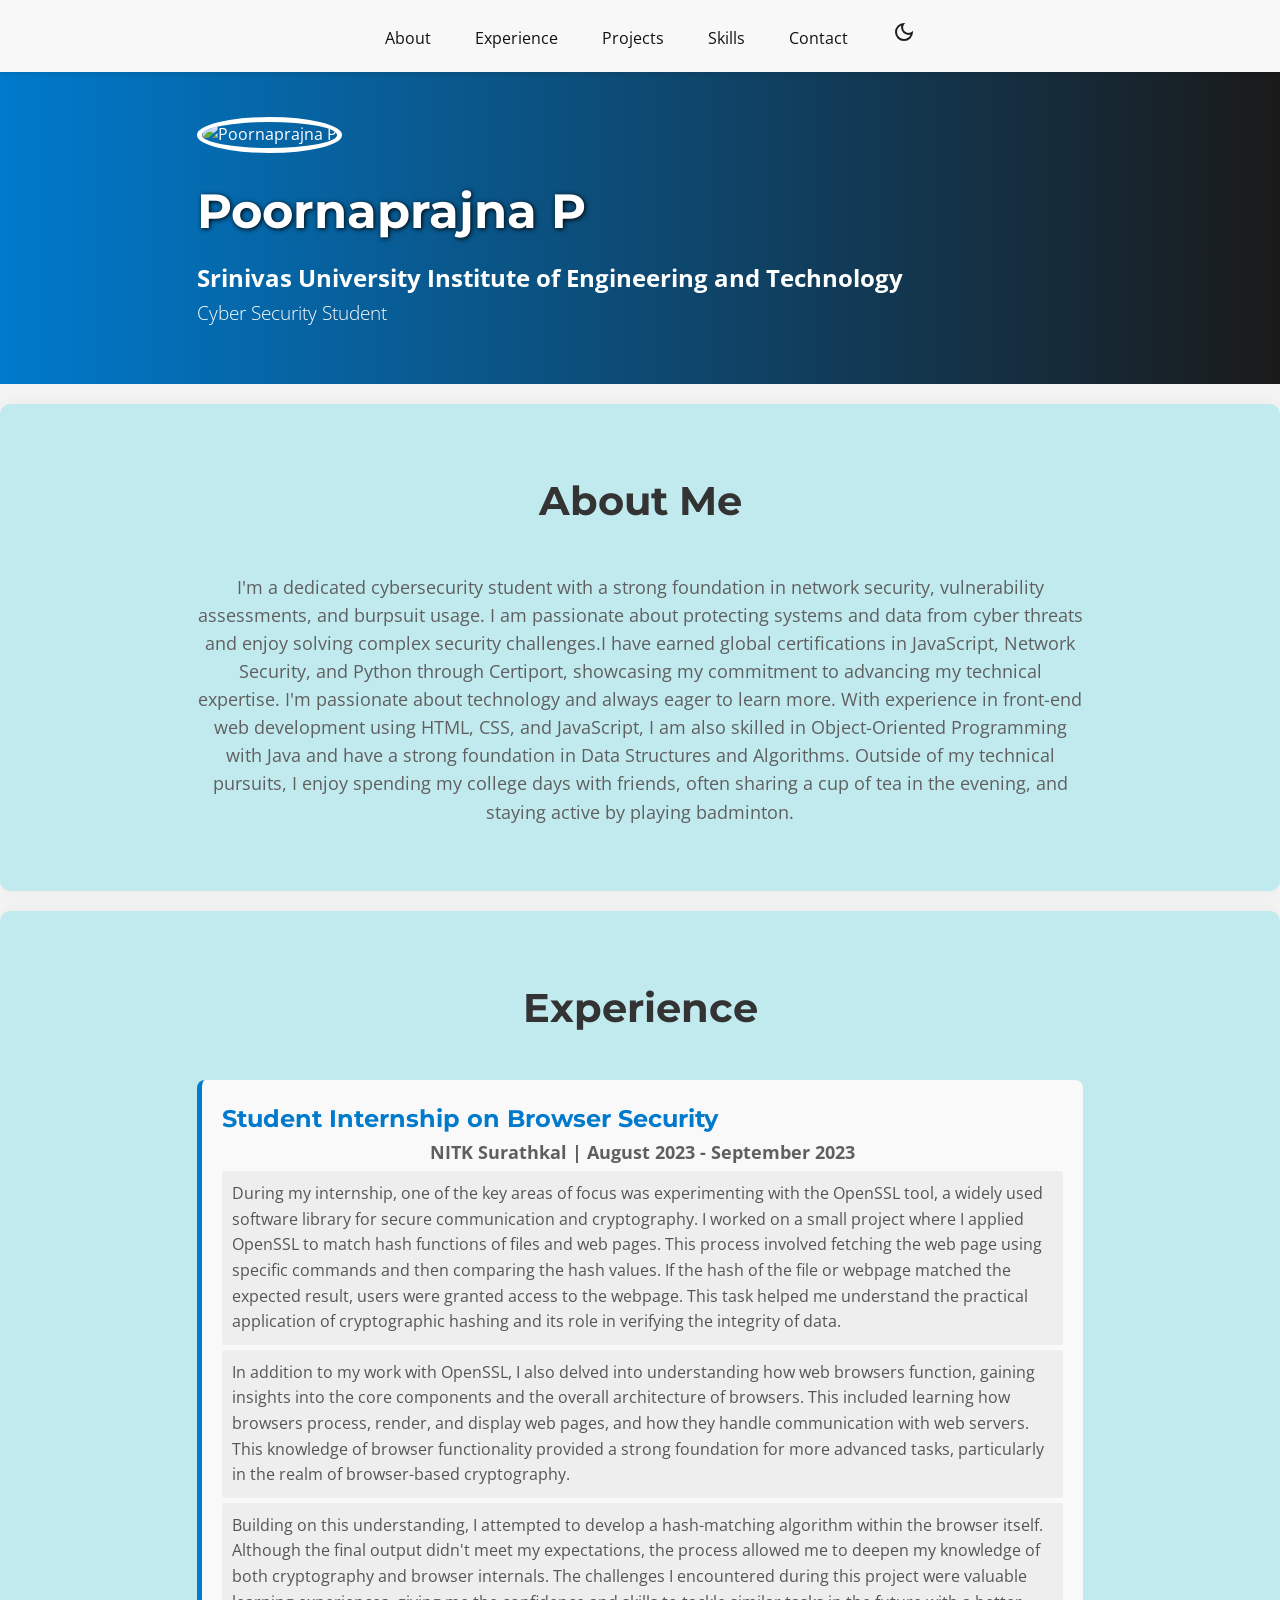
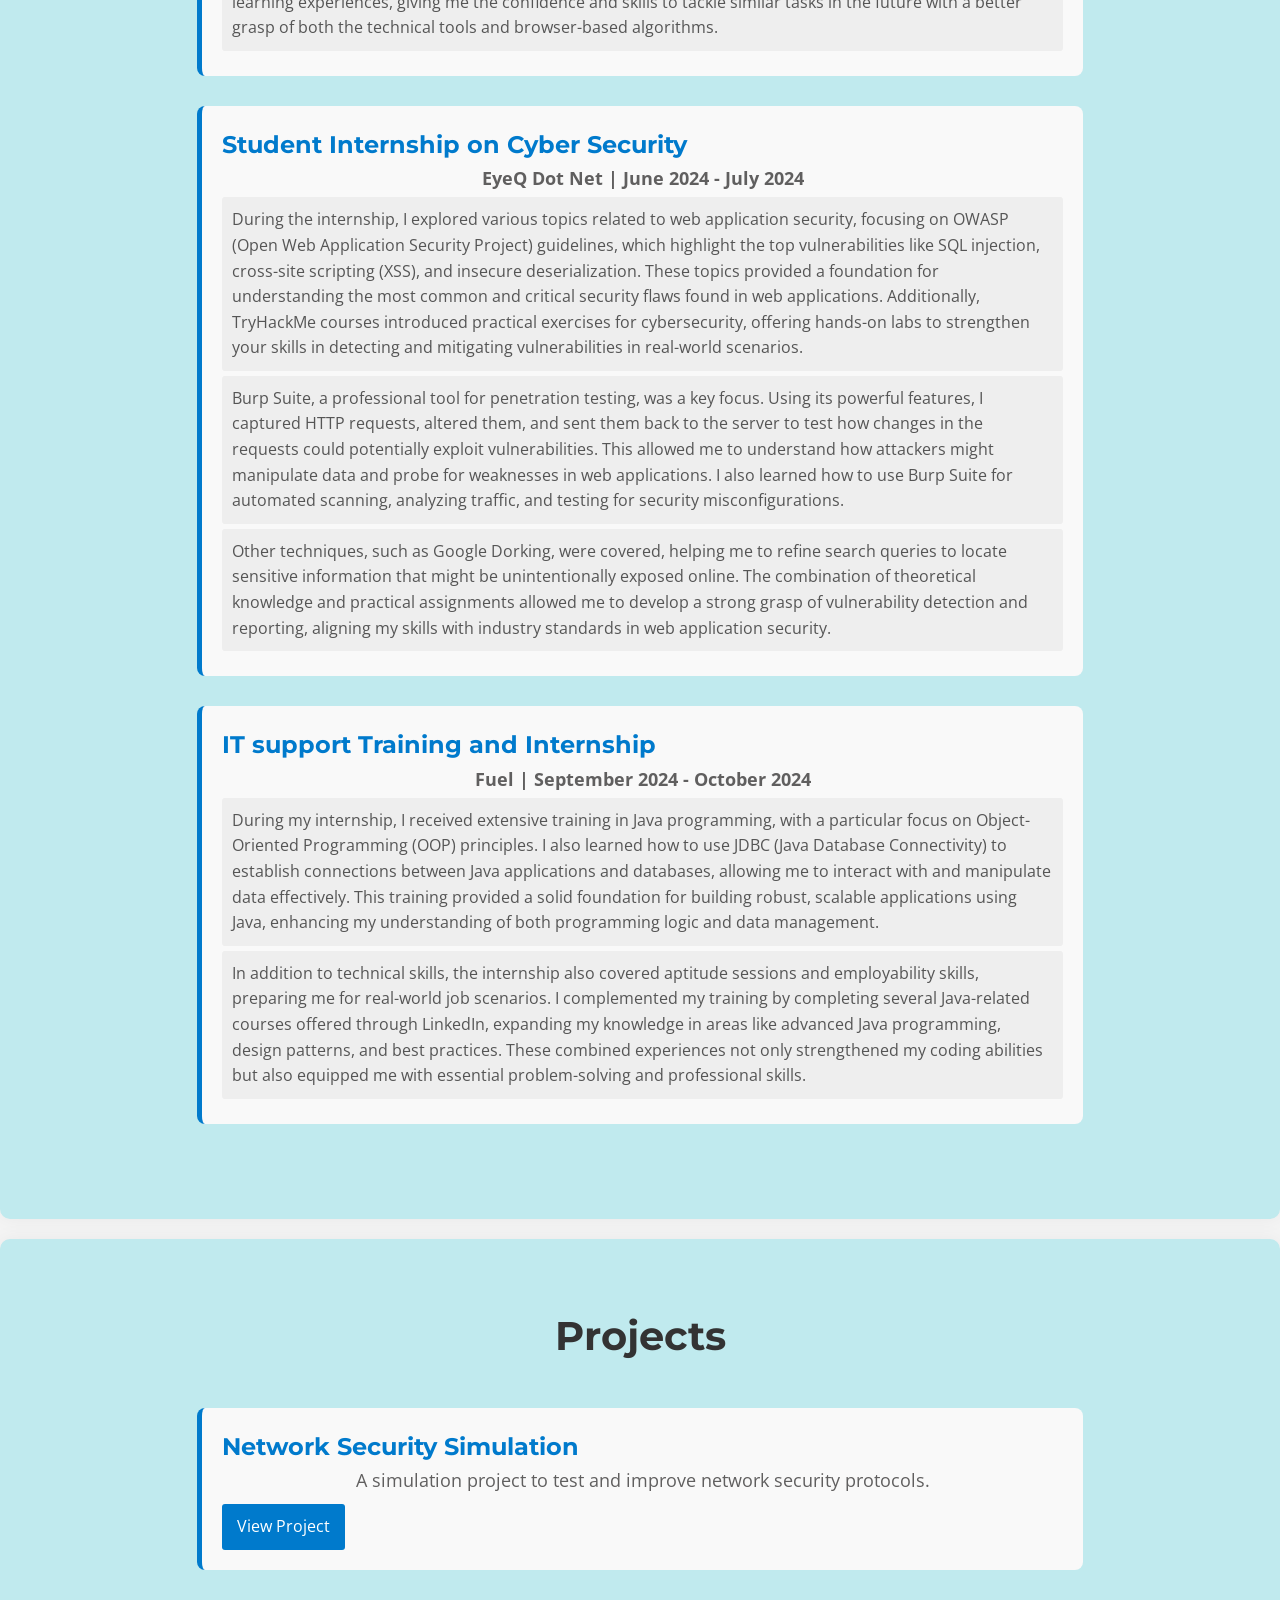
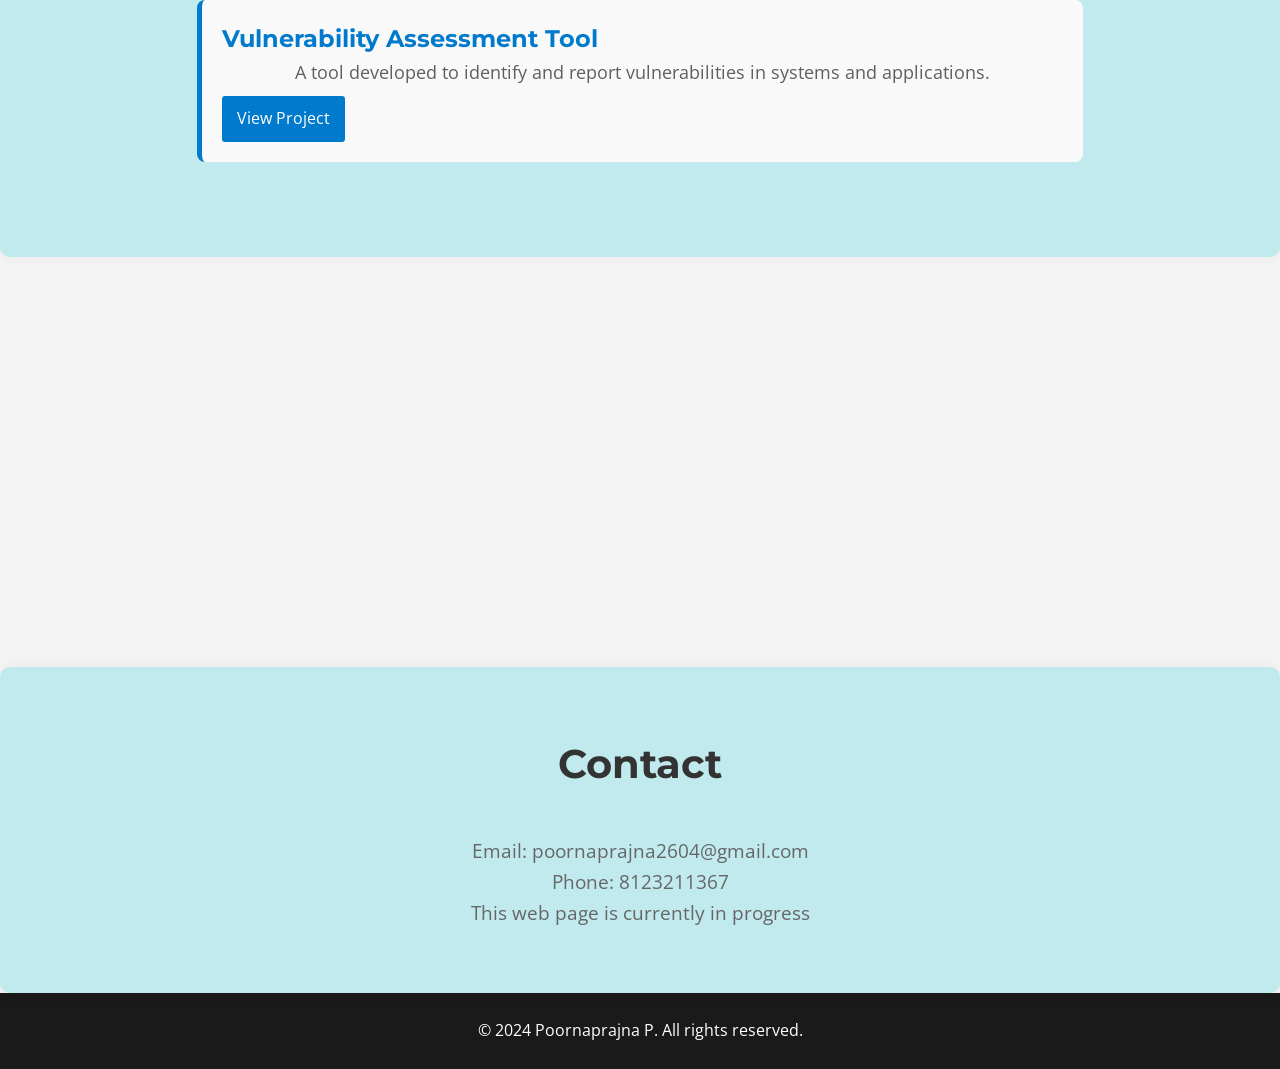
==== commit c24f3520: "Changes in Image URLs" ====
--- a/index.html
+++ b/index.html
@@ -1,24 +1,29 @@
 <!DOCTYPE html>
 <html lang="en">
+
 <head>
     <meta charset="UTF-8">
     <meta name="viewport" content="width=device-width, initial-scale=1.0">
     <title>My Portfolio Resume</title>
     <link rel="stylesheet" href="styles.css">
-    <link href="https://fonts.googleapis.com/css2?family=Montserrat:wght@400;600&family=Open+Sans:wght@400;700&display=swap" rel="stylesheet">
+    <link
+        href="https://fonts.googleapis.com/css2?family=Montserrat:wght@400;600&family=Open+Sans:wght@400;700&display=swap"
+        rel="stylesheet">
     <!-- <link rel="icon" href="/Poorna2604.github.io/your-photo.png"> -->
 </head>
+
 <body>
     <nav id="navbar">
         <div class="container">
-            <button class="menu-btn" id="menuBtn"><img src="/Poorna2604.github.io/menu.svg" alt="menu"></button>
+            <button class="menu-btn" id="menuBtn"><img src="menu.svg" alt="menu"></button>
             <div class="links" id="links">
                 <a href="#about">About</a>
                 <a href="#experience">Experience</a>
                 <a href="#projects">Projects</a>
                 <a href="#skills">Skills</a>
                 <a href="#contact">Contact</a>
-                <button id="darkModeToggle"><img src="/Poorna2604.github.io/dark_mode.svg" alt="darkModeToggle"></button>
+                <button id="darkModeToggle"><img src="dark_mode.svg"
+                        alt="darkModeToggle"></button>
             </div>
         </div>
     </nav>
@@ -35,7 +40,15 @@
     <section id="about" class="about">
         <div class="container">
             <h2>About Me</h2>
-            <p>I'm a dedicated cybersecurity student with a strong foundation in network security, vulnerability assessments, and burpsuit usage. I am passionate about protecting systems and data from cyber threats and enjoy solving complex security challenges.I have earned global certifications in JavaScript, Network Security, and Python through Certiport, showcasing my commitment to advancing my technical expertise. I'm passionate about technology and always eager to learn more. With experience in front-end web development using HTML, CSS, and JavaScript, I am also skilled in Object-Oriented Programming with Java and have a strong foundation in Data Structures and Algorithms. Outside of my technical pursuits, I enjoy spending my college days with friends, often sharing a cup of tea in the evening, and staying active by playing badminton.</p>
+            <p>I'm a dedicated cybersecurity student with a strong foundation in network security, vulnerability
+                assessments, and burpsuit usage. I am passionate about protecting systems and data from cyber threats
+                and enjoy solving complex security challenges.I have earned global certifications in JavaScript, Network
+                Security, and Python through Certiport, showcasing my commitment to advancing my technical expertise.
+                I'm passionate about technology and always eager to learn more. With experience in front-end web
+                development using HTML, CSS, and JavaScript, I am also skilled in Object-Oriented Programming with Java
+                and have a strong foundation in Data Structures and Algorithms. Outside of my technical pursuits, I
+                enjoy spending my college days with friends, often sharing a cup of tea in the evening, and staying
+                active by playing badminton.</p>
         </div>
     </section>
     <section id="experience" class="experience">
@@ -45,26 +58,67 @@
                 <h3>Student Internship on Browser Security</h3>
                 <p><b>NITK Surathkal | August 2023 - September 2023</b></p>
                 <ul>
-                    <li>During my internship, one of the key areas of focus was experimenting with the OpenSSL tool, a widely used software library for secure communication and cryptography. I worked on a small project where I applied OpenSSL to match hash functions of files and web pages. This process involved fetching the web page using specific commands and then comparing the hash values. If the hash of the file or webpage matched the expected result, users were granted access to the webpage. This task helped me understand the practical application of cryptographic hashing and its role in verifying the integrity of data.</li>
-                    <li>In addition to my  work with OpenSSL, I also delved into understanding how web browsers function, gaining insights into the core components and the overall architecture of browsers. This included learning how browsers process, render, and display web pages, and how they handle communication with web servers. This knowledge of browser functionality provided a strong foundation for more advanced tasks, particularly in the realm of browser-based cryptography.</li>
-                    <li>Building on this understanding, I attempted to develop a hash-matching algorithm within the browser itself. Although the final output didn't meet my expectations, the process allowed me to deepen my knowledge of both cryptography and browser internals. The challenges I encountered during this project were valuable learning experiences, giving me the confidence and skills to tackle similar tasks in the future with a better grasp of both the technical tools and browser-based algorithms.</li>
+                    <li>During my internship, one of the key areas of focus was experimenting with the OpenSSL tool, a
+                        widely used software library for secure communication and cryptography. I worked on a small
+                        project where I applied OpenSSL to match hash functions of files and web pages. This process
+                        involved fetching the web page using specific commands and then comparing the hash values. If
+                        the hash of the file or webpage matched the expected result, users were granted access to the
+                        webpage. This task helped me understand the practical application of cryptographic hashing and
+                        its role in verifying the integrity of data.</li>
+                    <li>In addition to my work with OpenSSL, I also delved into understanding how web browsers function,
+                        gaining insights into the core components and the overall architecture of browsers. This
+                        included learning how browsers process, render, and display web pages, and how they handle
+                        communication with web servers. This knowledge of browser functionality provided a strong
+                        foundation for more advanced tasks, particularly in the realm of browser-based cryptography.
+                    </li>
+                    <li>Building on this understanding, I attempted to develop a hash-matching algorithm within the
+                        browser itself. Although the final output didn't meet my expectations, the process allowed me to
+                        deepen my knowledge of both cryptography and browser internals. The challenges I encountered
+                        during this project were valuable learning experiences, giving me the confidence and skills to
+                        tackle similar tasks in the future with a better grasp of both the technical tools and
+                        browser-based algorithms.</li>
                 </ul>
             </div>
             <div class="job">
                 <h3>Student Internship on Cyber Security</h3>
                 <p><b>EyeQ Dot Net | June 2024 - July 2024</b></p>
                 <ul>
-                    <li>During the internship, I explored various topics related to web application security, focusing on OWASP (Open Web Application Security Project) guidelines, which highlight the top vulnerabilities like SQL injection, cross-site scripting (XSS), and insecure deserialization. These topics provided a foundation for understanding the most common and critical security flaws found in web applications. Additionally, TryHackMe courses introduced practical exercises for cybersecurity, offering hands-on labs to strengthen your skills in detecting and mitigating vulnerabilities in real-world scenarios.</li>
-                    <li>Burp Suite, a professional tool for penetration testing, was a key focus. Using its powerful features, I captured HTTP requests, altered them, and sent them back to the server to test how changes in the requests could potentially exploit vulnerabilities. This allowed me to understand how attackers might manipulate data and probe for weaknesses in web applications. I also learned how to use Burp Suite for automated scanning, analyzing traffic, and testing for security misconfigurations.</li>
-                    <li>Other techniques, such as Google Dorking, were covered, helping me to refine search queries to locate sensitive information that might be unintentionally exposed online. The combination of theoretical knowledge and practical assignments allowed me to develop a strong grasp of vulnerability detection and reporting, aligning my skills with industry standards in web application security.</li>
+                    <li>During the internship, I explored various topics related to web application security, focusing
+                        on OWASP (Open Web Application Security Project) guidelines, which highlight the top
+                        vulnerabilities like SQL injection, cross-site scripting (XSS), and insecure deserialization.
+                        These topics provided a foundation for understanding the most common and critical security flaws
+                        found in web applications. Additionally, TryHackMe courses introduced practical exercises for
+                        cybersecurity, offering hands-on labs to strengthen your skills in detecting and mitigating
+                        vulnerabilities in real-world scenarios.</li>
+                    <li>Burp Suite, a professional tool for penetration testing, was a key focus. Using its powerful
+                        features, I captured HTTP requests, altered them, and sent them back to the server to test how
+                        changes in the requests could potentially exploit vulnerabilities. This allowed me to understand
+                        how attackers might manipulate data and probe for weaknesses in web applications. I also learned
+                        how to use Burp Suite for automated scanning, analyzing traffic, and testing for security
+                        misconfigurations.</li>
+                    <li>Other techniques, such as Google Dorking, were covered, helping me to refine search queries to
+                        locate sensitive information that might be unintentionally exposed online. The combination of
+                        theoretical knowledge and practical assignments allowed me to develop a strong grasp of
+                        vulnerability detection and reporting, aligning my skills with industry standards in web
+                        application security.</li>
                 </ul>
             </div>
             <div class="job">
                 <h3>IT support Training and Internship</h3>
                 <p><b>Fuel | September 2024 - October 2024</b></p>
                 <ul>
-                    <li>During my internship, I received extensive training in Java programming, with a particular focus on Object-Oriented Programming (OOP) principles. I also learned how to use JDBC (Java Database Connectivity) to establish connections between Java applications and databases, allowing me to interact with and manipulate data effectively. This training provided a solid foundation for building robust, scalable applications using Java, enhancing my understanding of both programming logic and data management.</li>
-                    <li>In addition to technical skills, the internship also covered aptitude sessions and employability skills, preparing me for real-world job scenarios. I complemented my training by completing several Java-related courses offered through LinkedIn, expanding my knowledge in areas like advanced Java programming, design patterns, and best practices. These combined experiences not only strengthened my coding abilities but also equipped me with essential problem-solving and professional skills.</li>
+                    <li>During my internship, I received extensive training in Java programming, with a particular focus
+                        on Object-Oriented Programming (OOP) principles. I also learned how to use JDBC (Java Database
+                        Connectivity) to establish connections between Java applications and databases, allowing me to
+                        interact with and manipulate data effectively. This training provided a solid foundation for
+                        building robust, scalable applications using Java, enhancing my understanding of both
+                        programming logic and data management.</li>
+                    <li>In addition to technical skills, the internship also covered aptitude sessions and employability
+                        skills, preparing me for real-world job scenarios. I complemented my training by completing
+                        several Java-related courses offered through LinkedIn, expanding my knowledge in areas like
+                        advanced Java programming, design patterns, and best practices. These combined experiences not
+                        only strengthened my coding abilities but also equipped me with essential problem-solving and
+                        professional skills.</li>
                 </ul>
             </div>
         </div>
@@ -112,4 +166,5 @@
 
     <script src="scripts.js"></script>
 </body>
-</html>
+
+</html>
--- a/styles.css
+++ b/styles.css
@@ -250,13 +250,16 @@
     color: #f8f8f8;
     background: #222;
 }
+
 body.dark-mode nav a {
     color: #f8f8f8;
     /* background: #222; */
 }
+
 body.dark-mode nav #menuBtn img {
     filter: invert(1);
 }
+
 body.dark-mode nav #darkModeToggle img {
     filter: invert(0);
 }
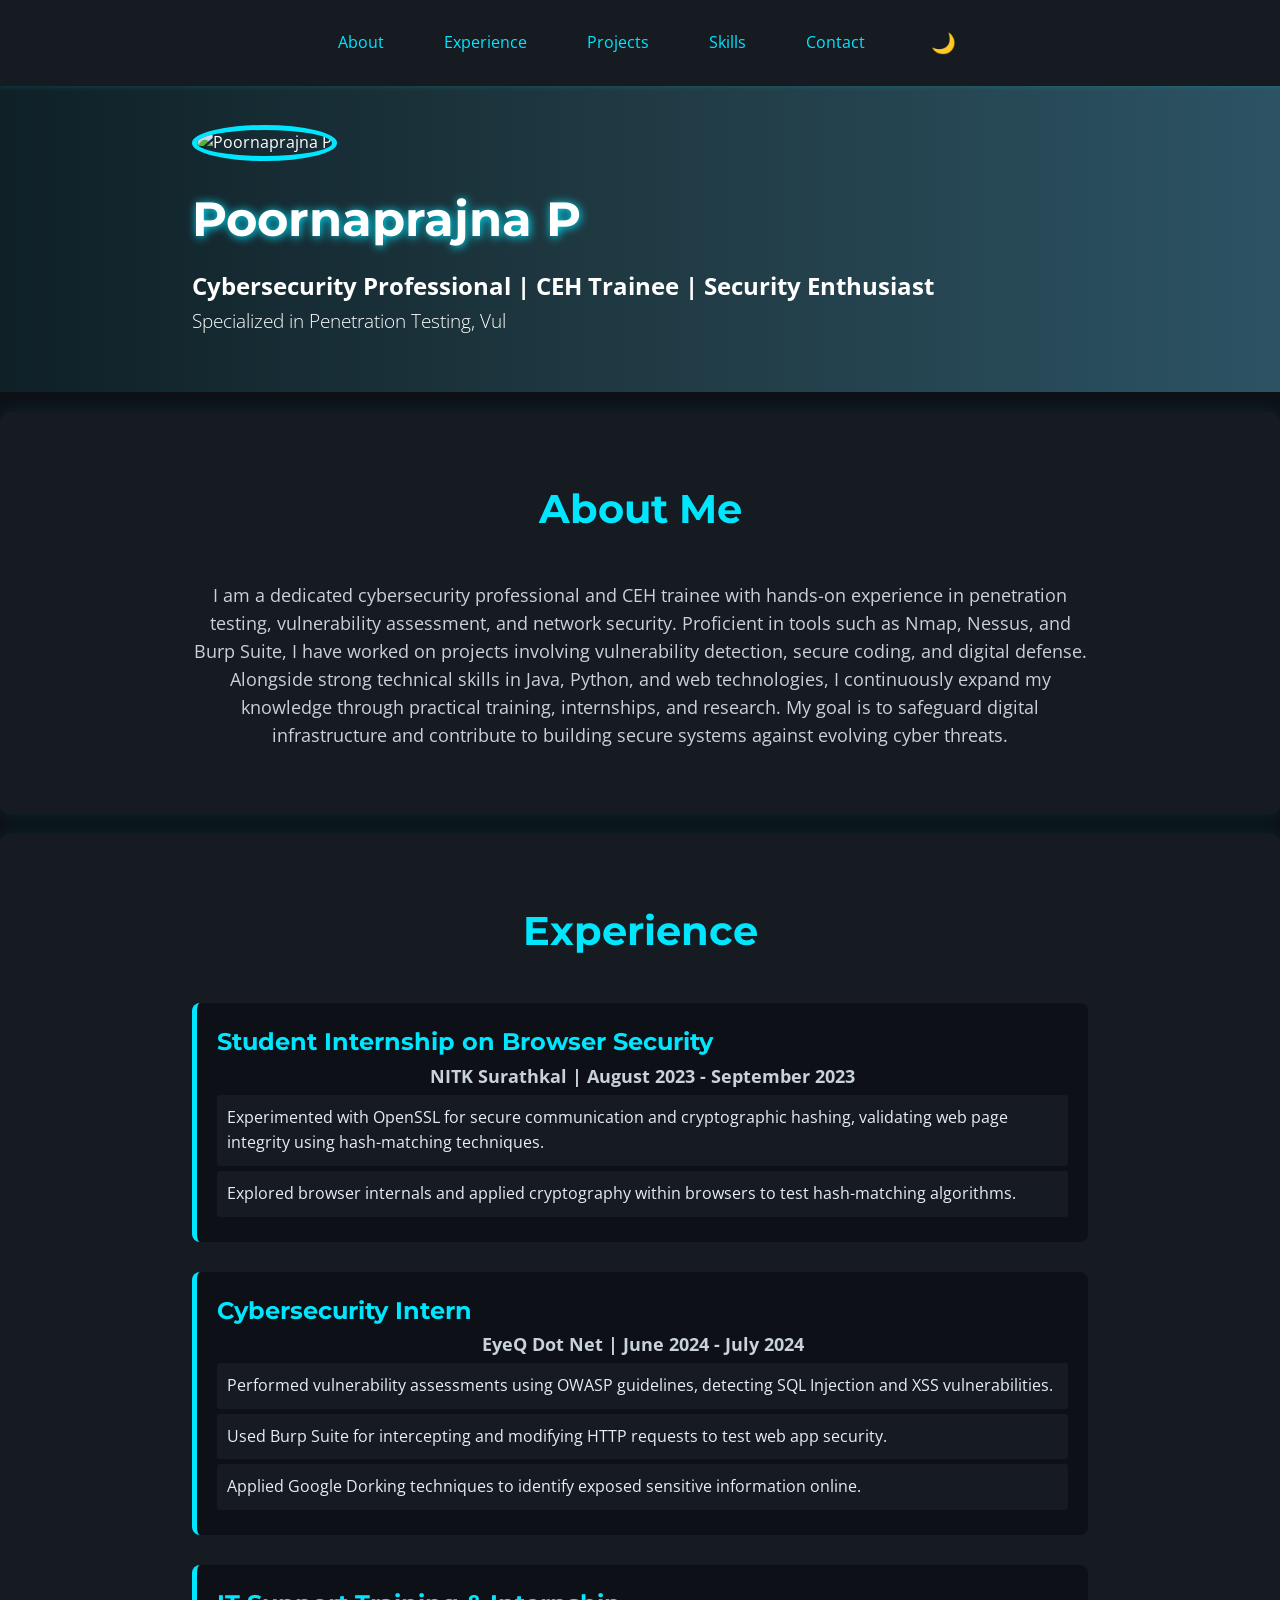
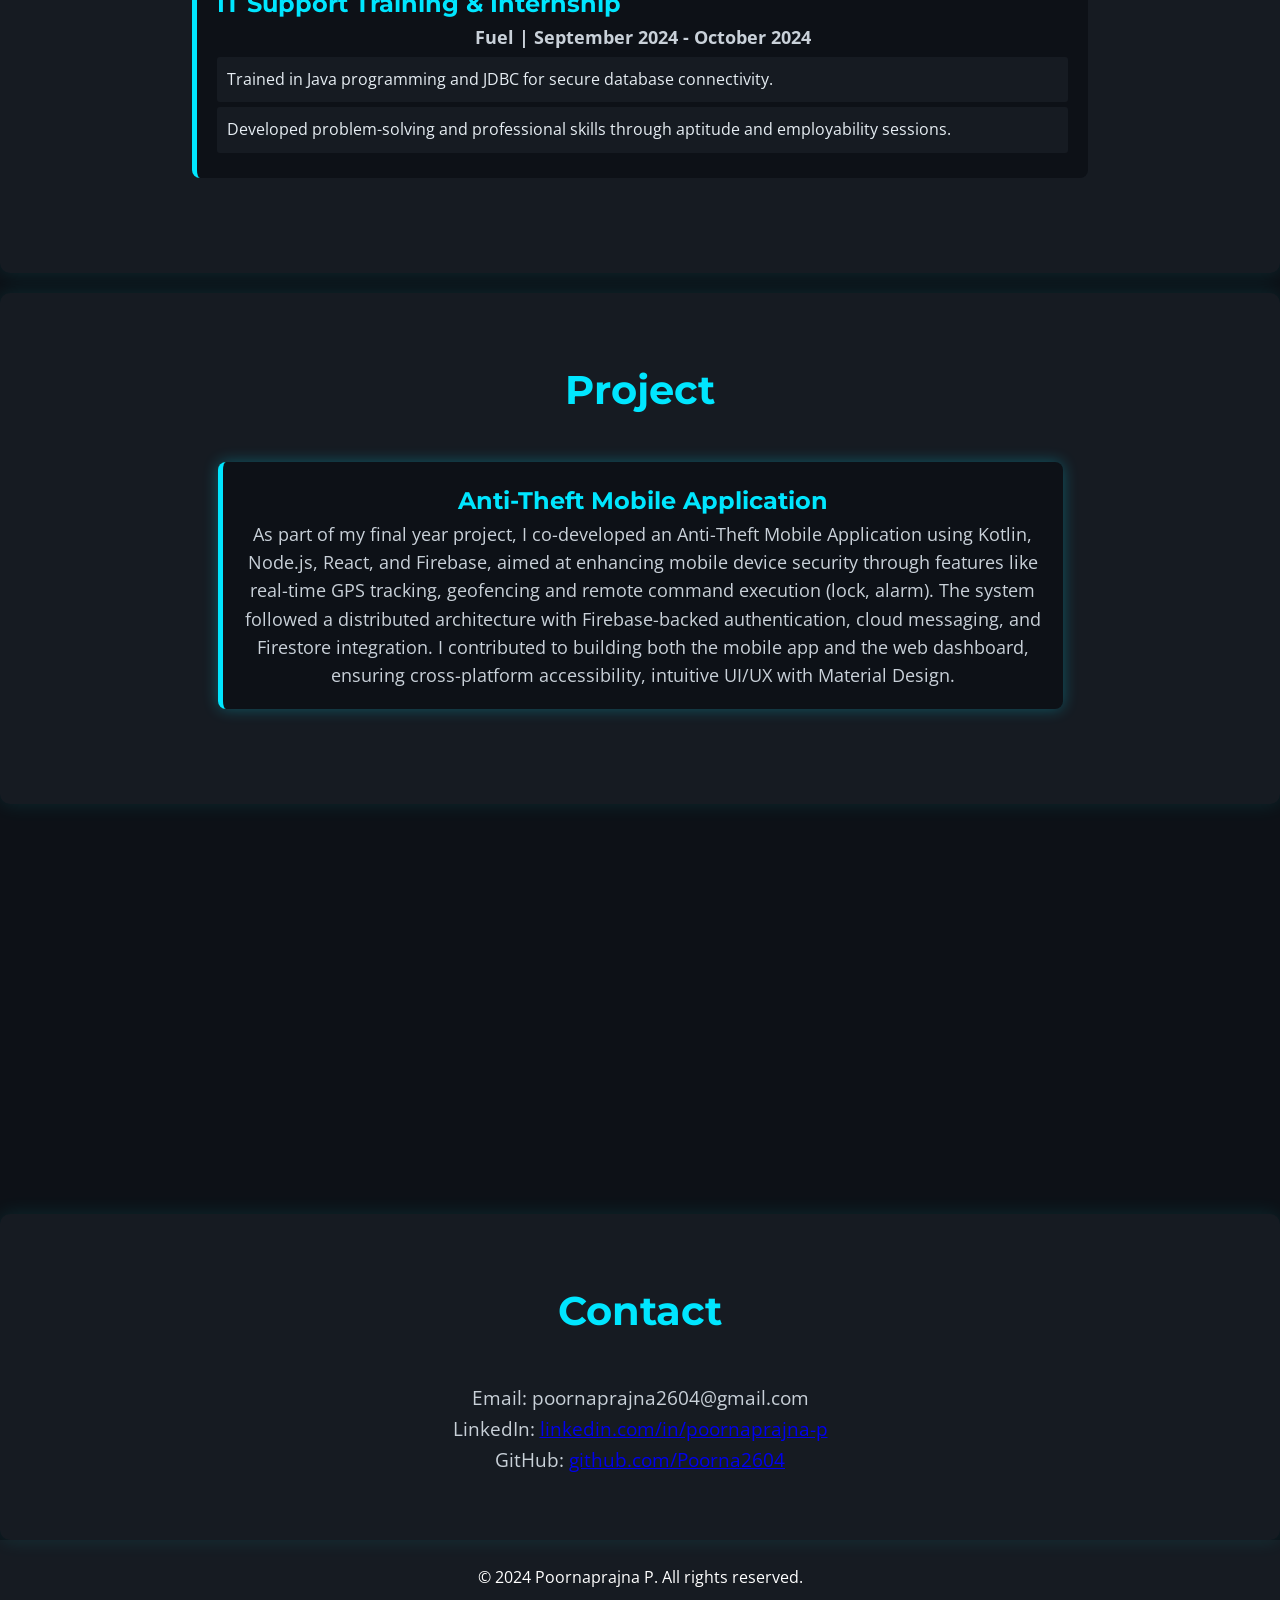
==== commit d4005b6c: "Add files via upload" ====
--- a/index.html
+++ b/index.html
@@ -1,54 +1,37 @@
 <!DOCTYPE html>
 <html lang="en">
-
 <head>
     <meta charset="UTF-8">
     <meta name="viewport" content="width=device-width, initial-scale=1.0">
-    <title>My Portfolio Resume</title>
+    <title>Cybersecurity Portfolio | Poornaprajna P</title>
     <link rel="stylesheet" href="styles.css">
-    <link
-        href="https://fonts.googleapis.com/css2?family=Montserrat:wght@400;600&family=Open+Sans:wght@400;700&display=swap"
-        rel="stylesheet">
-    <!-- <link rel="icon" href="/Poorna2604.github.io/your-photo.png"> -->
+    <link href="https://fonts.googleapis.com/css2?family=Montserrat:wght@400;600&family=Open+Sans:wght@400;700&display=swap" rel="stylesheet">
 </head>
-
 <body>
-    <nav id="navbar">
+    <nav>
         <div class="container">
-            <button class="menu-btn" id="menuBtn"><img src="menu.svg" alt="menu"></button>
-            <div class="links" id="links">
-                <a href="#about">About</a>
-                <a href="#experience">Experience</a>
-                <a href="#projects">Projects</a>
-                <a href="#skills">Skills</a>
-                <a href="#contact">Contact</a>
-                <button id="darkModeToggle"><img src="dark_mode.svg"
-                        alt="darkModeToggle"></button>
-            </div>
+            <a href="#about">About</a>
+            <a href="#experience">Experience</a>
+            <a href="#projects">Projects</a>
+            <a href="#skills">Skills</a>
+            <a href="#contact">Contact</a>
+            <button id="darkModeToggle">🌙</button>
         </div>
     </nav>
-    <header id="header">
+    <header>
         <div class="container">
             <img src="your-photo.png" alt="Poornaprajna P" class="profile-photo">
             <div class="header-text">
                 <h1>Poornaprajna P</h1>
-                <h2>Srinivas University Institute of Engineering and Technology</h2>
-                <p>Cyber Security Student</p>
+                <h2>Cybersecurity Professional | CEH Trainee | Security Enthusiast</h2>
+                <p>Specialized in Penetration Testing, Vulnerability Assessment, and Network Security</p>
             </div>
         </div>
     </header>
     <section id="about" class="about">
         <div class="container">
             <h2>About Me</h2>
-            <p>I'm a dedicated cybersecurity student with a strong foundation in network security, vulnerability
-                assessments, and burpsuit usage. I am passionate about protecting systems and data from cyber threats
-                and enjoy solving complex security challenges.I have earned global certifications in JavaScript, Network
-                Security, and Python through Certiport, showcasing my commitment to advancing my technical expertise.
-                I'm passionate about technology and always eager to learn more. With experience in front-end web
-                development using HTML, CSS, and JavaScript, I am also skilled in Object-Oriented Programming with Java
-                and have a strong foundation in Data Structures and Algorithms. Outside of my technical pursuits, I
-                enjoy spending my college days with friends, often sharing a cup of tea in the evening, and staying
-                active by playing badminton.</p>
+            <p>I am a dedicated cybersecurity professional and CEH trainee with hands-on experience in penetration testing, vulnerability assessment, and network security. Proficient in tools such as Nmap, Nessus, and Burp Suite, I have worked on projects involving vulnerability detection, secure coding, and digital defense. Alongside strong technical skills in Java, Python, and web technologies, I continuously expand my knowledge through practical training, internships, and research. My goal is to safeguard digital infrastructure and contribute to building secure systems against evolving cyber threats.</p>
         </div>
     </section>
     <section id="experience" class="experience">
@@ -58,95 +41,56 @@
                 <h3>Student Internship on Browser Security</h3>
                 <p><b>NITK Surathkal | August 2023 - September 2023</b></p>
                 <ul>
-                    <li>During my internship, one of the key areas of focus was experimenting with the OpenSSL tool, a
-                        widely used software library for secure communication and cryptography. I worked on a small
-                        project where I applied OpenSSL to match hash functions of files and web pages. This process
-                        involved fetching the web page using specific commands and then comparing the hash values. If
-                        the hash of the file or webpage matched the expected result, users were granted access to the
-                        webpage. This task helped me understand the practical application of cryptographic hashing and
-                        its role in verifying the integrity of data.</li>
-                    <li>In addition to my work with OpenSSL, I also delved into understanding how web browsers function,
-                        gaining insights into the core components and the overall architecture of browsers. This
-                        included learning how browsers process, render, and display web pages, and how they handle
-                        communication with web servers. This knowledge of browser functionality provided a strong
-                        foundation for more advanced tasks, particularly in the realm of browser-based cryptography.
-                    </li>
-                    <li>Building on this understanding, I attempted to develop a hash-matching algorithm within the
-                        browser itself. Although the final output didn't meet my expectations, the process allowed me to
-                        deepen my knowledge of both cryptography and browser internals. The challenges I encountered
-                        during this project were valuable learning experiences, giving me the confidence and skills to
-                        tackle similar tasks in the future with a better grasp of both the technical tools and
-                        browser-based algorithms.</li>
+                    <li>Experimented with OpenSSL for secure communication and cryptographic hashing, validating web page integrity using hash-matching techniques.</li>
+                    <li>Explored browser internals and applied cryptography within browsers to test hash-matching algorithms.</li>
                 </ul>
             </div>
             <div class="job">
-                <h3>Student Internship on Cyber Security</h3>
+                <h3>Cybersecurity Intern</h3>
                 <p><b>EyeQ Dot Net | June 2024 - July 2024</b></p>
                 <ul>
-                    <li>During the internship, I explored various topics related to web application security, focusing
-                        on OWASP (Open Web Application Security Project) guidelines, which highlight the top
-                        vulnerabilities like SQL injection, cross-site scripting (XSS), and insecure deserialization.
-                        These topics provided a foundation for understanding the most common and critical security flaws
-                        found in web applications. Additionally, TryHackMe courses introduced practical exercises for
-                        cybersecurity, offering hands-on labs to strengthen your skills in detecting and mitigating
-                        vulnerabilities in real-world scenarios.</li>
-                    <li>Burp Suite, a professional tool for penetration testing, was a key focus. Using its powerful
-                        features, I captured HTTP requests, altered them, and sent them back to the server to test how
-                        changes in the requests could potentially exploit vulnerabilities. This allowed me to understand
-                        how attackers might manipulate data and probe for weaknesses in web applications. I also learned
-                        how to use Burp Suite for automated scanning, analyzing traffic, and testing for security
-                        misconfigurations.</li>
-                    <li>Other techniques, such as Google Dorking, were covered, helping me to refine search queries to
-                        locate sensitive information that might be unintentionally exposed online. The combination of
-                        theoretical knowledge and practical assignments allowed me to develop a strong grasp of
-                        vulnerability detection and reporting, aligning my skills with industry standards in web
-                        application security.</li>
+                    <li>Performed vulnerability assessments using OWASP guidelines, detecting SQL Injection and XSS vulnerabilities.</li>
+                    <li>Used Burp Suite for intercepting and modifying HTTP requests to test web app security.</li>
+                    <li>Applied Google Dorking techniques to identify exposed sensitive information online.</li>
                 </ul>
             </div>
             <div class="job">
-                <h3>IT support Training and Internship</h3>
+                <h3>IT Support Training & Internship</h3>
                 <p><b>Fuel | September 2024 - October 2024</b></p>
                 <ul>
-                    <li>During my internship, I received extensive training in Java programming, with a particular focus
-                        on Object-Oriented Programming (OOP) principles. I also learned how to use JDBC (Java Database
-                        Connectivity) to establish connections between Java applications and databases, allowing me to
-                        interact with and manipulate data effectively. This training provided a solid foundation for
-                        building robust, scalable applications using Java, enhancing my understanding of both
-                        programming logic and data management.</li>
-                    <li>In addition to technical skills, the internship also covered aptitude sessions and employability
-                        skills, preparing me for real-world job scenarios. I complemented my training by completing
-                        several Java-related courses offered through LinkedIn, expanding my knowledge in areas like
-                        advanced Java programming, design patterns, and best practices. These combined experiences not
-                        only strengthened my coding abilities but also equipped me with essential problem-solving and
-                        professional skills.</li>
+                    <li>Trained in Java programming and JDBC for secure database connectivity.</li>
+                    <li>Developed problem-solving and professional skills through aptitude and employability sessions.</li>
                 </ul>
             </div>
         </div>
     </section>
     <section id="projects" class="projects">
         <div class="container">
-            <h2>Projects</h2>
+            <h2>Project</h2>
             <div class="project">
-                <h3>Network Security Simulation</h3>
-                <p>A simulation project to test and improve network security protocols.</p>
-                <a href="#">View Project</a>
-            </div>
-            <div class="project">
-                <h3>Vulnerability Assessment Tool</h3>
-                <p>A tool developed to identify and report vulnerabilities in systems and applications.</p>
-                <a href="#">View Project</a>
+                <h3>Anti-Theft Mobile Application</h3>
+                <p>As part of my final year project, I co-developed an Anti-Theft Mobile 
+                    Application using Kotlin, Node.js, React, and Firebase, aimed at enhancing
+                     mobile device security through features like real-time GPS tracking, geofencing
+                      and remote command execution (lock, alarm). The system followed a distributed 
+                      architecture with Firebase-backed authentication, cloud messaging, and Firestore integration.
+                       I contributed to building both the mobile app and the web dashboard, ensuring cross-platform 
+                       accessibility, intuitive UI/UX with Material Design.</p>
+
             </div>
         </div>
     </section>
+
     <section id="skills" class="skills">
         <div class="container">
             <h2>Skills</h2>
             <ul>
-                <li>Network Security</li>
-                <li>Vulnerability Assessment</li>
-                <li>Penetration Testing</li>
-                <li>Security Policy Development</li>
+                <li>Nmap & Nessus</li>
                 <li>Burp Suite</li>
+                <li>Penetration Testing (Web & Network)</li>
+                <li>Vulnerability Assessment & Reporting</li>
+                <li>SIEM Fundamentals</li>
+                <li>Java | Python | Linux</li>
             </ul>
         </div>
     </section>
@@ -154,8 +98,8 @@
         <div class="container">
             <h2>Contact</h2>
             <p>Email: poornaprajna2604@gmail.com</p>
-            <p>Phone: 8123211367</p>
-            <p>This web page is currently in progress</p>
+            <p>LinkedIn: <a href="https://linkedin.com/in/poornaprajna-p" target="_blank">linkedin.com/in/poornaprajna-p</a></p>
+            <p>GitHub: <a href="https://github.com/Poorna2604" target="_blank">github.com/Poorna2604</a></p>
         </div>
     </section>
     <footer>
@@ -163,8 +107,6 @@
             <p>&copy; 2024 Poornaprajna P. All rights reserved.</p>
         </div>
     </footer>
-
     <script src="scripts.js"></script>
 </body>
-
-</html>+</html>
--- a/styles.css
+++ b/styles.css
@@ -1,361 +1,263 @@
-/* Reset default browser styles */
-
-* {
-    margin: 0;
-    padding: 0;
-    box-sizing: border-box;
+/* Cybersecurity Portfolio Styles */
+body, h1, h2, h3, p, ul, li {
+    margin:0;padding:0;
 }
 
 body {
-    font-family: 'Open Sans', sans-serif;
-    line-height: 1.6;
-    background-color: #f4f4f4;
-    color: #333;
-    scroll-behavior: smooth;
-}
-
-.container {
-    width: 70%;
-    margin: auto;
-    overflow: hidden;
-    padding: 5px;
-}
-
-nav {
-    height: fit-content;
-    background: #f8f8f8;
-    color: #121212;
-    padding: 15px 0;
+    font-family:'Open Sans',sans-serif;
+    line-height:1.6;
+    background-color:#0d1117;
+    color:#e6edf3;
+    scroll-behavior:smooth;
+}
+
+.container{
+    width:70%;
+    margin:auto;
+    overflow:hidden;
+    padding:5px;
+}
+
+nav{
+    background:#161b22;
+    color:#fff;
+    padding:15px 0;
+    text-align:center;
+    position:fixed;
+    width:100%;
+    top:0;
+    left:0;
+    z-index:1000;
+    box-shadow:0 2px 4px rgba(0,255,255,0.1);
+}
+
+nav .container{
+    display:flex;
+    justify-content:center;
+    gap:20px;
+}
+
+nav a{
+    color:#00e6ff;
+    text-decoration:none;
+    padding:10px 20px;
+    border-radius:4px;
+    transition:background 0.3s ease;
+}
+nav a:hover{
+    background:#00e6ff;
+    color:#0d1117;
+}
+
+header{
+    background:linear-gradient(to right,#0f2027,#203a43,#2c5364);
+    color:#ffffff;
+    padding:40px 0;
+    text-align:left;
+    margin-top:80px;
+}
+.profile-photo{
+    border-radius:50%;
+    width:280px;
+    height:280px;
+    margin-bottom:20px;
+    object-fit:cover;
+    border:5px solid #00e6ff;
+    transition:transform 0.3s ease,box-shadow 0.3s ease;
+}
+
+.profile-photo:hover{
+    transform:scale(1.05);
+    box-shadow:0 4px 15px rgba(0,255,255,0.5);
+}
+
+header h1{
+    font-family:'Montserrat',sans-serif;
+    font-size:3em;
+    margin-bottom:10px;
+    text-shadow:1px 1px 10px #00e6ff;
+}
+
+header p{
+    font-size:1.2em;
+    margin-bottom:10px;
+    font-weight:300;
+}
+
+section{
+    padding:60px 0;
+    margin-top:20px;
+    background:#161b22;
+    border-radius:10px;
+    box-shadow:0 0 20px rgba(0,255,255,0.1);
+}
+
+section h2{
+    font-family:'Montserrat',sans-serif;
+    text-align:center;
+    margin-bottom:40px;
+    font-size:2.5em;
+    color:#00e6ff;
+}
+
+.about p,.job p,.project p,.contact p{
+    text-align:center;
+    font-size:1.1em;
+    color:#c9d1d9;
+}
+
+.job,.project{
+    background:#0d1117;
+    margin-bottom:30px;
+    padding:20px;
+    border-radius:8px;
+    border-left:5px solid #00e6ff;
+}
+
+.job h3,.project h3{
+    font-family:'Montserrat',sans-serif;
+    margin-top:0;
+    color:#00e6ff;
+    font-size:1.5em;
+}
+
+.job ul{
+    list-style:none;
+    padding:0;
+}
+
+.job ul li{
+    background:#161b22;
+    margin:5px 0;
+    padding:10px;
+    border-radius:3px;
+    font-size:1em;
+    color:#e6edf3;
+}
+
+.project a{
+    display:inline-block;
+    margin-top:10px;
+    padding:10px 15px;
+    background:#00e6ff;
+    color:#0d1117;
+    text-decoration:none;
+    border-radius:3px;
+    transition:background 0.3s ease;
+}
+
+.project a:hover{
+    background:#0088aa;
+    color:#fff;
+}
+
+.skills ul{
+    list-style-type:none;
+    padding:0;
+    text-align:center;
+}
+
+.skills li{
+    display:inline-block;
+    margin:10px;
+    padding:10px 20px;
+    background-color:#00e6ff;
+    color:#0d1117;
+    border-radius:20px;
+    font-size:1.1em;
+    cursor:pointer;
+    transition:background-color 0.3s ease;
+}
+
+.skills li:hover{
+    background-color:#0088aa;
+    color:#fff;
+}
+
+.contact p{
+    font-size:1.2em;
+    text-align:center;
+    color:#c9d1d9;
+}
+
+footer{
+    background:#161b22;
+    color:#fff;
+    text-align:center;
+    padding:20px 0;
+}
+
+.scroll-to-top{
+    position:fixed;
+    bottom:40px;
+    right:40px;
+    display:none;
+    background:#00e6ff;
+    color:#0d1117;
+    border:none;
+    padding:10px 15px;
+    border-radius:50%;
+    font-size:20px;
+    cursor:pointer;
+    box-shadow:0 2px 5px rgba(0,255,255,0.2);
+    transition:background 0.3s ease;
+}
+
+.scroll-to-top:hover{
+    background:#0088aa;
+    color:#fff;
+}
+
+.section-hidden{
+    opacity:0;
+    transform:translateY(20px);
+    transition:opacity 0.6s ease-out,transform 0.6s ease-out;
+}
+
+.section-visible{
+    opacity:1;
+    transform:translateY(0);
+}
+
+#darkModeToggle{
+    background:none;
+    border:none;
+    color:#00e6ff;
+    font-size:20px;
+    cursor:pointer;
+    margin-left:20px;
+}
+
+.scroll-to-top{
+    opacity:0;
+    visibility:hidden;
+    transition:opacity 0.3s ease,visibility 0.3s ease;
+}
+
+.scroll-to-top.show{
+    opacity:1;
+    visibility:visible;
+}
+
+@media(max-width:768px){.container{width:90%;}nav .container{flex-wrap:wrap;gap:10px;}header h1{font-size:2.2em;}.profile-photo{width:180px;height:180px;}}
+
+.projects .project {
+    max-width: 800px;
+    margin: 0 auto 30px auto;
     text-align: center;
-    position: fixed;
-    width: 100%;
-    top: 0;
-    left: 0;
-    z-index: 1000;
-    box-shadow: 0 2px 4px rgba(0, 0, 0, 0.1);
-}
-
-nav .container {
-    margin: 0;
-    width: 100%;
-    display: flex;
-    flex-direction: row;
-    justify-content: center;
-    gap: 20px;
-}
-
-nav a {
-    color: #121212;
-    text-decoration: none;
-    padding: 10px 20px;
-    border-radius: 4px;
-    transition: background 0.3s ease;
-}
-
-nav a:hover {
-    background: #007acc;
-    color: #f9f9f9;
-}
-
-nav .menu-btn {
-    cursor: pointer;
-    padding-inline: 2rem;
-    text-align: right;
-    display: none;
-    background-color: transparent;
-    border: 0;
-    outline: 0;
-    filter: invert(1);
-}
-
-#darkModeToggle img {
-    filter: invert(1);
-}
-
-header {
-    background: #1a1a1a linear-gradient(to right, #007acc, #1a1a1a);
-    color: #ffffff;
-    padding: 40px 0;
-    text-align: left;
-    margin-top: 80px;
-}
-
-.profile-photo {
-    border-radius: 50%;
-    width: 280px;
-    height: 280px;
-    margin-bottom: 20px;
-    object-fit: cover;
-    border: 5px solid #fff;
-}
-
-header h1 {
-    font-family: 'Montserrat', sans-serif;
-    font-size: 3em;
-    margin-bottom: 10px;
-}
-
-header p {
-    font-size: 1.2em;
-    margin-bottom: 10px;
-    font-weight: 300;
-}
-
-section {
-    padding: 60px 0;
-    margin-top: 20px;
-    background: #c0eaee;
-    border-radius: 10px;
-    box-shadow: 0 0 20px rgba(0, 0, 0, 0.05);
-}
-
-section h2 {
-    font-family: 'Montserrat', sans-serif;
-    text-align: center;
-    margin-bottom: 40px;
-    font-size: 2.5em;
-    color: #333;
-}
-
-.about p,
-.job p,
-.project p,
-.contact p {
-    text-align: center;
-    font-size: 1.1em;
-    color: #605f5f;
-}
-
-.job,
-.project {
-    background: #f9f9f9;
-    margin-bottom: 30px;
-    padding: 20px;
-    border-radius: 8px;
-    border-left: 5px solid #007acc;
-}
-
-.job h3,
-.project h3 {
-    font-family: 'Montserrat', sans-serif;
-    margin-top: 0;
-    color: #007acc;
-    font-size: 1.5em;
-}
-
-.job ul {
-    list-style: none;
-    padding: 0;
-}
-
-.job ul li {
-    background: #eee;
-    margin: 5px 0;
-    padding: 10px;
-    border-radius: 3px;
-    font-size: 1em;
-    color: #555;
-}
-
+}
+.projects .project {
+    box-shadow: 0 0 15px rgba(0, 230, 255, 0.3);
+    transition: transform 0.3s ease, box-shadow 0.3s ease;
+}
+.projects .project:hover {
+    transform: translateY(-5px);
+    box-shadow: 0 0 25px rgba(0, 230, 255, 0.6);
+}
 .project a {
-    display: inline-block;
-    margin-top: 10px;
-    padding: 10px 15px;
-    background: #007acc;
-    color: #fff;
-    text-decoration: none;
-    border-radius: 3px;
-    transition: background 0.3s ease;
-}
-
+    background: linear-gradient(90deg, #00e6ff, #0088aa);
+    font-weight: bold;
+}
 .project a:hover {
-    background: #005999;
-}
-
-.skills ul {
-    list-style-type: none;
-    padding: 0;
-    text-align: center;
-}
-
-.skills li {
-    display: inline-block;
-    margin: 10px;
-    padding: 10px 20px;
-    background-color: #007acc;
-    color: #fff;
-    border-radius: 20px;
-    font-size: 1.1em;
-    cursor: pointer;
-    transition: background-color 0.3s ease;
-}
-
-.skills li:hover {
-    background-color: #005999;
-}
-
-.contact p {
-    font-size: 1.2em;
-    text-align: center;
-    color: #666;
-}
-
-footer {
-    background: #1a1a1a;
-    color: #fff;
-    text-align: center;
-    padding: 20px 0;
-}
-
-/* Scroll-to-top button */
-.scroll-to-top {
-    position: fixed;
-    bottom: 40px;
-    right: 40px;
-    display: none;
-    background: #007acc;
-    color: #fff;
-    border: none;
-    padding: 10px 15px;
-    border-radius: 50%;
-    font-size: 20px;
-    cursor: pointer;
-    box-shadow: 0 2px 5px rgba(0, 0, 0, 0.2);
-    transition: background 0.3s ease;
-}
-
-.scroll-to-top:hover {
-    background: #005999;
-}
-
-/* Section reveal animations */
-.section-hidden {
-    opacity: 0;
-    transform: translateY(20px);
-    transition: opacity 0.6s ease-out, transform 0.6s ease-out;
-}
-
-.section-visible {
-    opacity: 1;
-    transform: translateY(0);
-}
-
-/* Dark Mode */
-body.dark-mode {
-    background-color: #121212;
-    /* color: #e0e0e0; */
-}
-
-body.dark-mode nav {
-    color: #f8f8f8;
-    background: #222;
-}
-
-body.dark-mode nav a {
-    color: #f8f8f8;
-    /* background: #222; */
-}
-
-body.dark-mode nav #menuBtn img {
-    filter: invert(1);
-}
-
-body.dark-mode nav #darkModeToggle img {
-    filter: invert(0);
-}
-
-body.dark-mode section {
-    background: #1e1e1e;
-    color: #f8f8f8;
-}
-
-body.dark-mode section h2 {
-    color: #f8f8f8;
-}
-
-body.dark-mode .job,
-body.dark-mode .project {
-    background: #2a2a2a;
-    border-left-color: #0099ff;
-}
-
-body.dark-mode .job li {
-    background-color: #222;
-}
-
-body.dark-mode .skills li {
-    background-color: #0099ff;
-}
-
-body.dark-mode footer {
-    background: #222;
-}
-
-#darkModeToggle {
-    background: none;
-    border: none;
-    color: #f8f8f8;
-    font-size: 20px;
-    cursor: pointer;
-    margin-left: 20px;
-}
-
-/* Hover effect for profile photo */
-.profile-photo {
-    transition: transform 0.3s ease, box-shadow 0.3s ease;
-}
-
-.profile-photo:hover {
-    transform: scale(1.05);
-    box-shadow: 0 4px 15px rgba(0, 0, 0, 0.2);
-}
-
-/* Header h1 shadow */
-header h1 {
-    text-shadow: 1px 1px 5px rgb(0, 0, 0);
-}
-
-
-/* Smooth scroll-to-top appearance */
-.scroll-to-top {
-    opacity: 0;
-    visibility: hidden;
-    transition: opacity 0.3s ease, visibility 0.3s ease;
-}
-
-.scroll-to-top .show {
-    opacity: 1;
-    visibility: visible;
-}
-
-/* Responsive tweaks */
-@media (max-width: 768px) {
-    .container {
-        width: 90%;
-    }
-
-    nav .menu-btn {
-        display: block;
-    }
-
-    nav .container,
-    nav .container .links {
-        display: flex;
-        color: red;
-        flex-direction: column;
-        gap: 10px;
-    }
-
-    nav .container .links {
-        display: none;
-    }
-
-    header h1 {
-        font-size: 2.2em;
-    }
-
-    .profile-photo {
-        width: 180px;
-        height: 180px;
-    }
-}+    background: linear-gradient(90deg, #0088aa, #005577);
+}
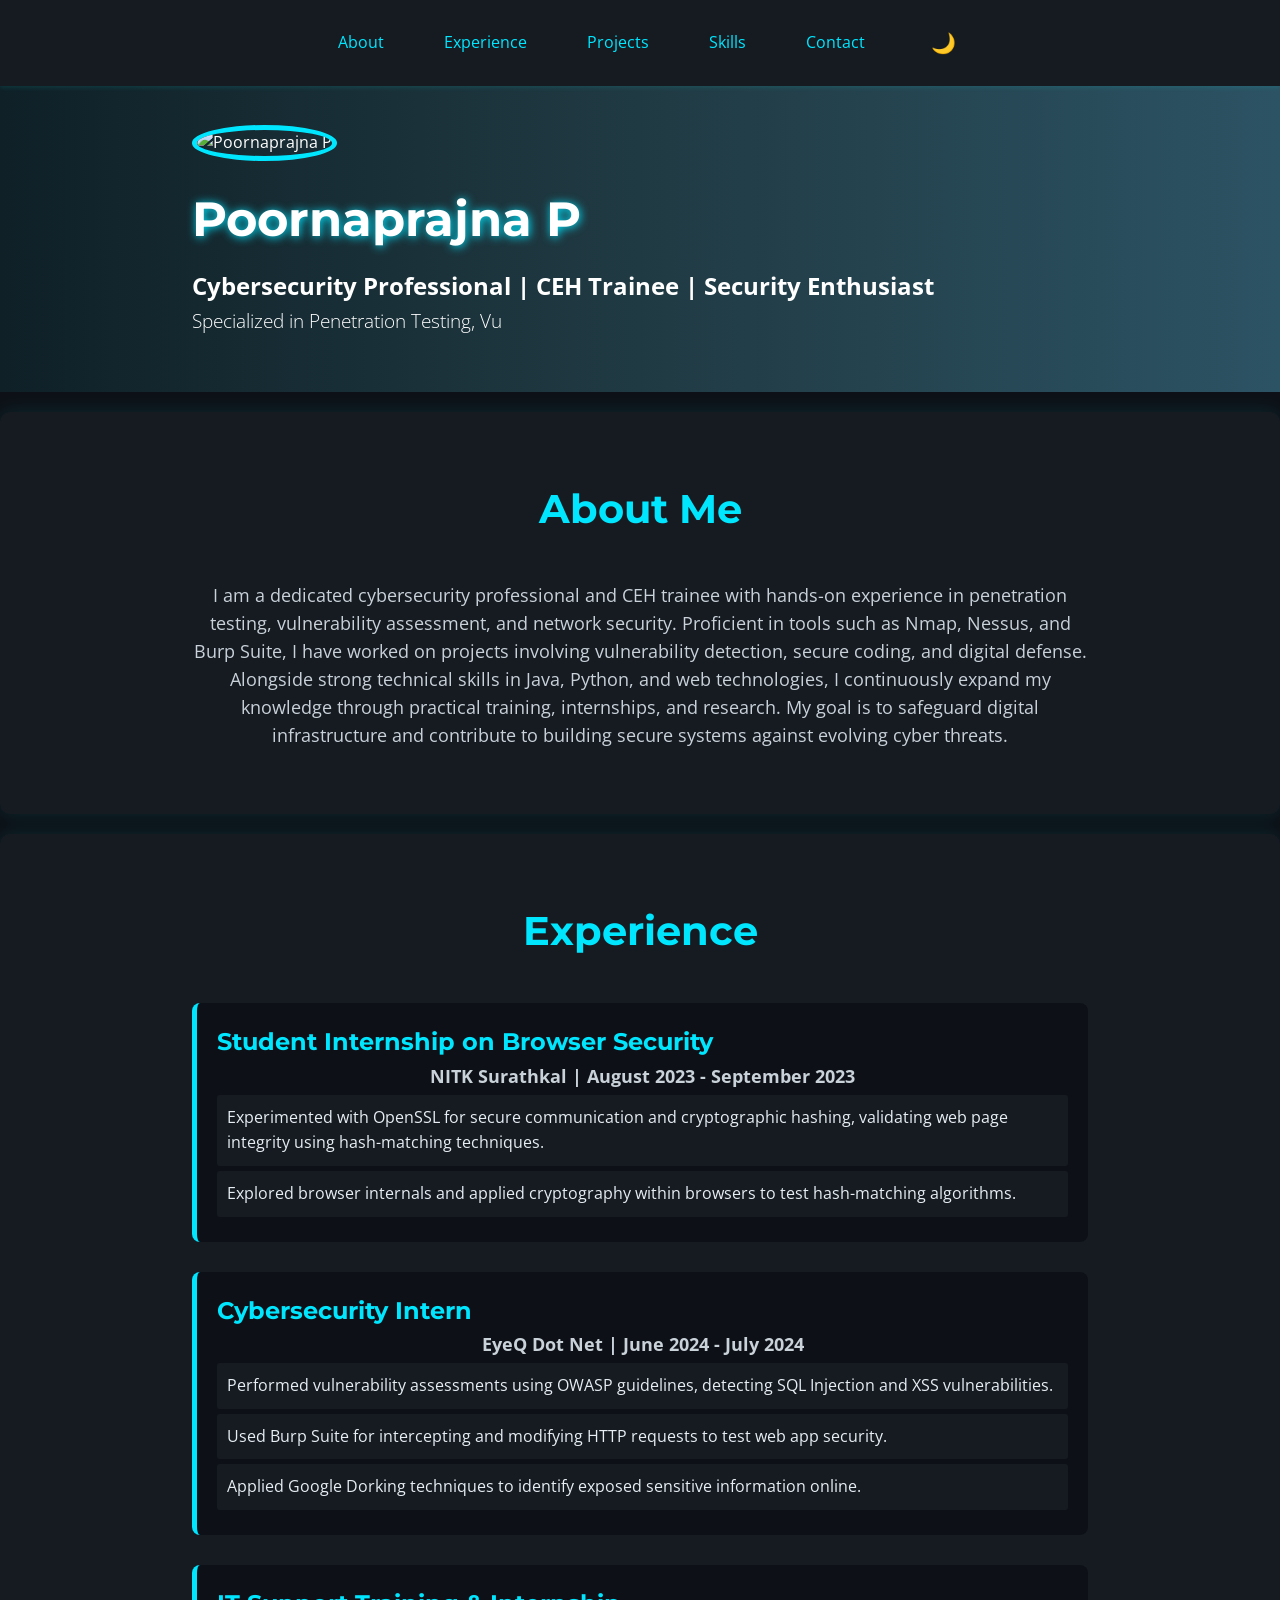
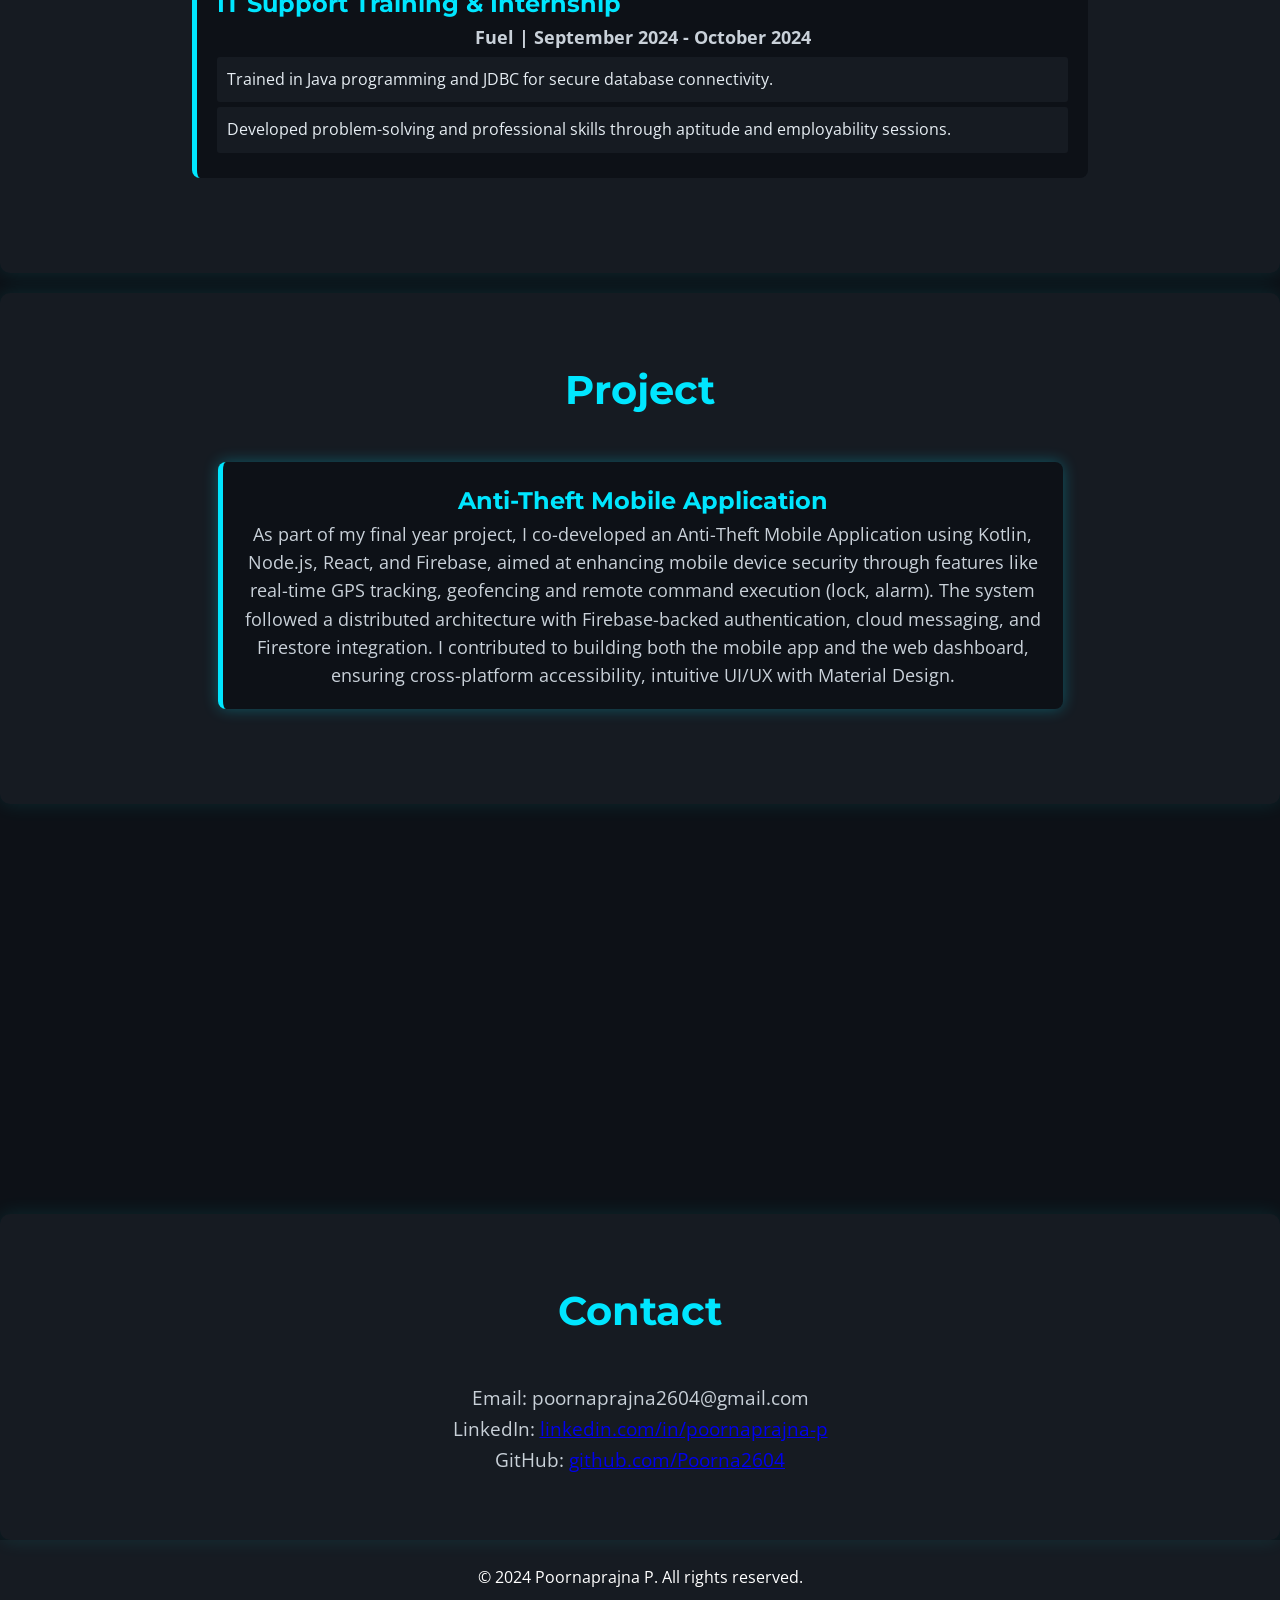
==== commit 6e303ea2: "Update index.html" ====
--- a/index.html
+++ b/index.html
@@ -3,7 +3,7 @@
 <head>
     <meta charset="UTF-8">
     <meta name="viewport" content="width=device-width, initial-scale=1.0">
-    <title>Cybersecurity Portfolio | Poornaprajna P</title>
+    <title>Poornaprajna P</title>
     <link rel="stylesheet" href="styles.css">
     <link href="https://fonts.googleapis.com/css2?family=Montserrat:wght@400;600&family=Open+Sans:wght@400;700&display=swap" rel="stylesheet">
 </head>
@@ -110,3 +110,4 @@
     <script src="scripts.js"></script>
 </body>
 </html>
+
